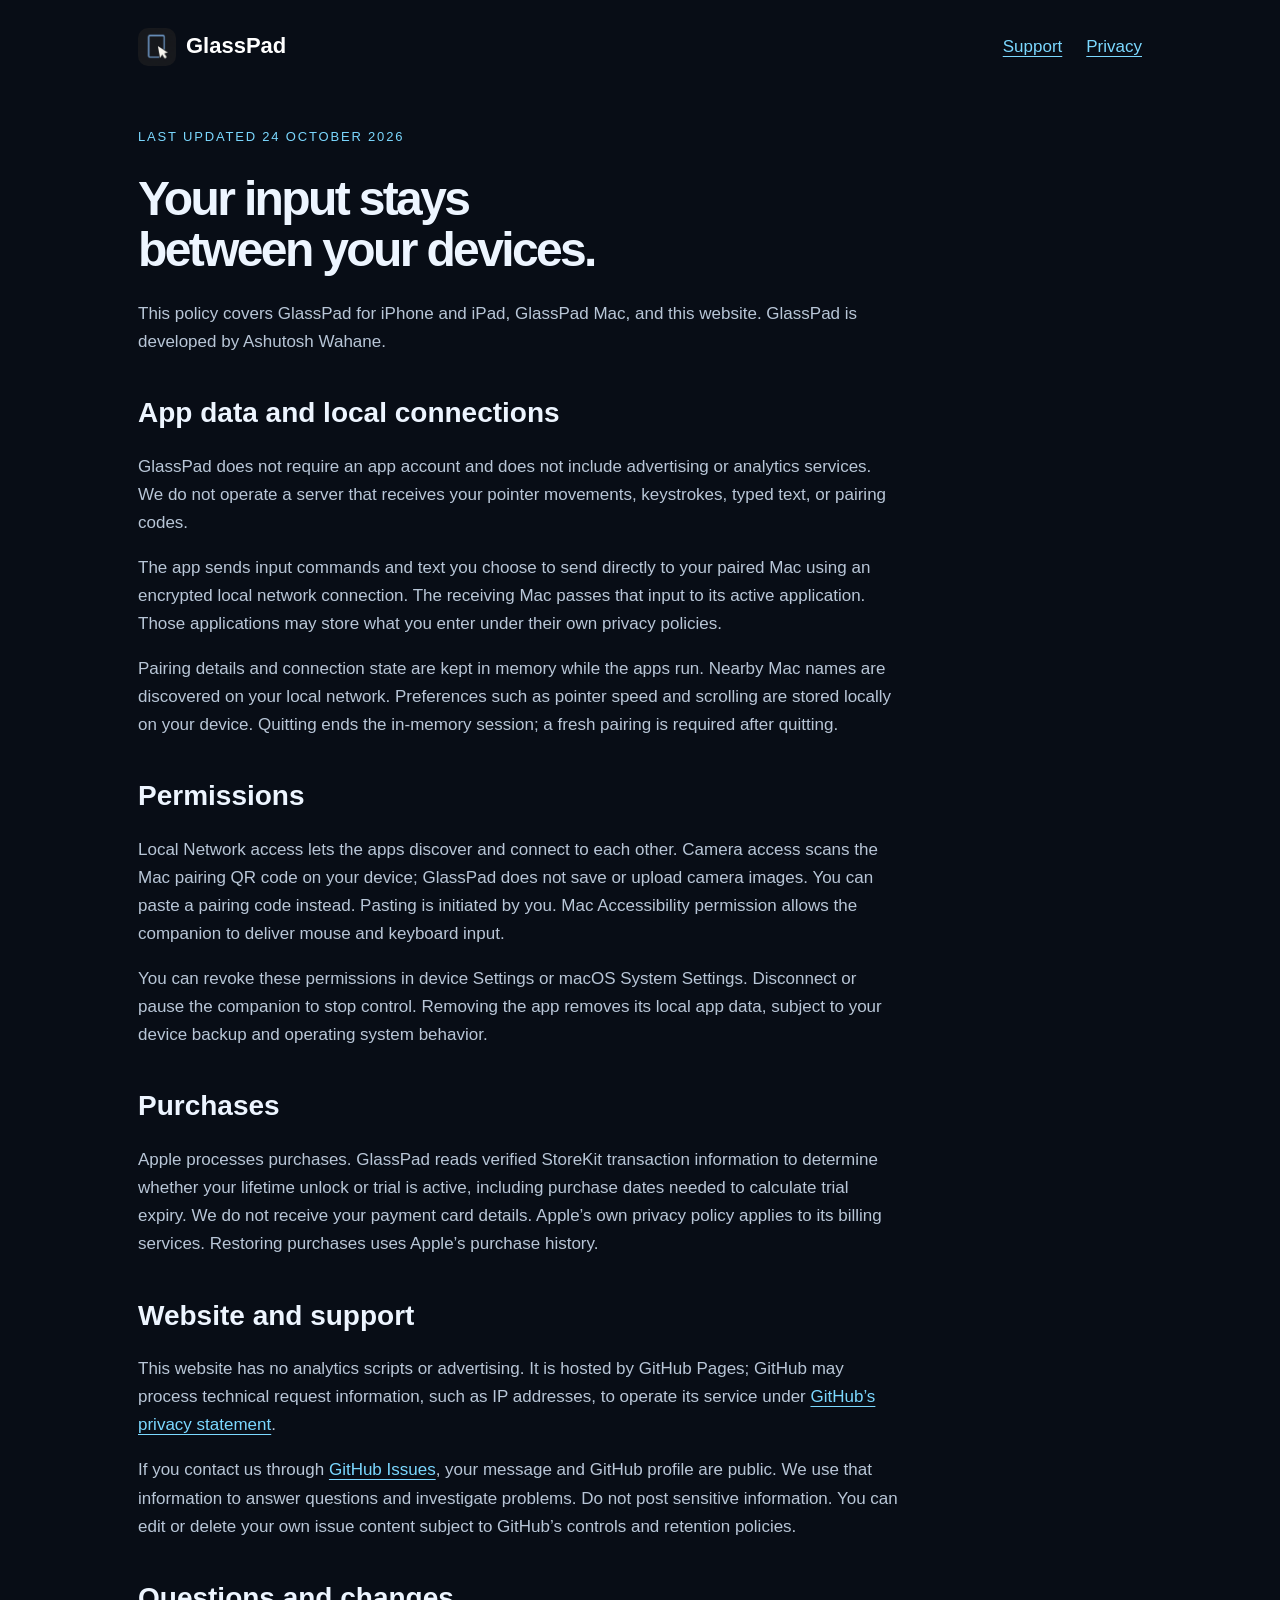
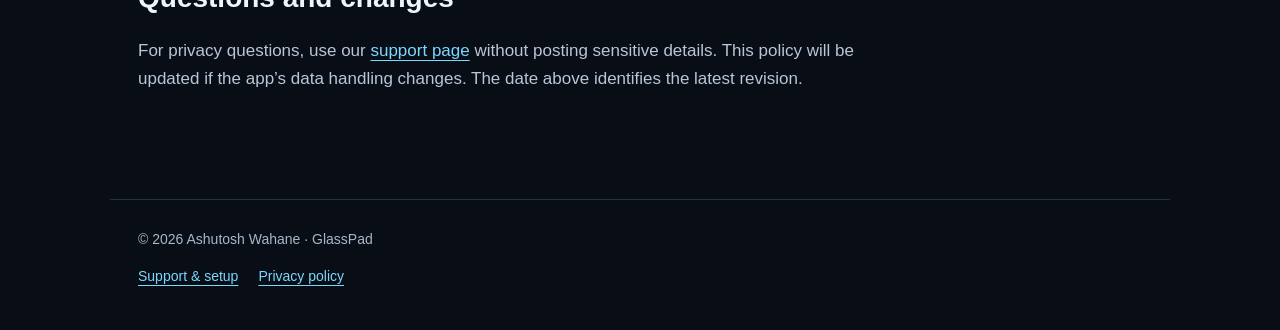
==== privacy.html @ 96351693 "Publish GlassPad landing, support and privacy pages" ====
<!doctype html><html lang="en"><head><meta charset="utf-8"><meta name="viewport" content="width=device-width,initial-scale=1"><meta name="description" content="GlassPad turns your iPhone or iPad into a trackpad and keyboard for your Mac."><title>Privacy policy — GlassPad</title><link rel="icon" href="icon.png"><link rel="stylesheet" href="style.css"></head><body><header><nav aria-label="Main"><a class="brand" href="./"><img src="icon.png" alt="">GlassPad</a><a href="support.html">Support</a><a href="privacy.html">Privacy</a></nav></header><main><article class="prose"><span class="eyebrow">Last updated 24 October 2026</span><h1>Your input stays<br>between your devices.</h1><p>This policy covers GlassPad for iPhone and iPad, GlassPad Mac, and this website. GlassPad is developed by Ashutosh Wahane.</p><h2>App data and local connections</h2><p>GlassPad does not require an app account and does not include advertising or analytics services. We do not operate a server that receives your pointer movements, keystrokes, typed text, or pairing codes.</p><p>The app sends input commands and text you choose to send directly to your paired Mac using an encrypted local network connection. The receiving Mac passes that input to its active application. Those applications may store what you enter under their own privacy policies.</p><p>Pairing details and connection state are kept in memory while the apps run. Nearby Mac names are discovered on your local network. Preferences such as pointer speed and scrolling are stored locally on your device. Quitting ends the in-memory session; a fresh pairing is required after quitting.</p><h2>Permissions</h2><p>Local Network access lets the apps discover and connect to each other. Camera access scans the Mac pairing QR code on your device; GlassPad does not save or upload camera images. You can paste a pairing code instead. Pasting is initiated by you. Mac Accessibility permission allows the companion to deliver mouse and keyboard input.</p><p>You can revoke these permissions in device Settings or macOS System Settings. Disconnect or pause the companion to stop control. Removing the app removes its local app data, subject to your device backup and operating system behavior.</p><h2>Purchases</h2><p>Apple processes purchases. GlassPad reads verified StoreKit transaction information to determine whether your lifetime unlock or trial is active, including purchase dates needed to calculate trial expiry. We do not receive your payment card details. Apple’s own privacy policy applies to its billing services. Restoring purchases uses Apple’s purchase history.</p><h2>Website and support</h2><p>This website has no analytics scripts or advertising. It is hosted by GitHub Pages; GitHub may process technical request information, such as IP addresses, to operate its service under <a href="https://docs.github.com/en/site-policy/privacy-policies/github-general-privacy-statement">GitHub’s privacy statement</a>.</p><p>If you contact us through <a href="https://github.com/Ashutoshwahane/glasspad-site/issues">GitHub Issues</a>, your message and GitHub profile are public. We use that information to answer questions and investigate problems. Do not post sensitive information. You can edit or delete your own issue content subject to GitHub’s controls and retention policies.</p><h2>Questions and changes</h2><p>For privacy questions, use our <a href="support.html">support page</a> without posting sensitive details. This policy will be updated if the app’s data handling changes. The date above identifies the latest revision.</p></article></main><footer>© 2026 Ashutosh Wahane · GlassPad<p><a href="support.html">Support &amp; setup</a><a href="privacy.html">Privacy policy</a></p></footer></body></html>
---- style.css ----
*{box-sizing:border-box}body{margin:0;background:#080d16;color:#edf5ff;font:17px/1.65 -apple-system,BlinkMacSystemFont,"Segoe UI",sans-serif}a{color:#7bd8ff;text-underline-offset:4px}header,main,footer{max-width:1060px;margin:auto;padding:28px}nav{display:flex;align-items:center;gap:24px}nav .brand{margin-right:auto;color:#fff;text-decoration:none;font-size:22px;font-weight:700}nav img{width:38px;height:38px;border-radius:10px;vertical-align:middle;margin-right:10px}.hero{padding:70px 0 60px;max-width:800px}.eyebrow{color:#7bd8ff;font-size:13px;letter-spacing:.14em;text-transform:uppercase}h1{font-size:clamp(40px,7vw,76px);line-height:1.06;letter-spacing:-.055em;margin:24px 0}h2{font-size:28px;line-height:1.2;margin-top:40px}p{color:#b8c6d7}strong{color:#edf5ff}.lead{font-size:22px;max-width:640px}.button{display:inline-block;background:#8bdcff;color:#07111c;padding:12px 22px;border-radius:14px;text-decoration:none;font-weight:700;margin:10px 10px 10px 0}.cards{display:grid;grid-template-columns:repeat(3,1fr);gap:18px}.card{background:#111c2b;border:1px solid #203247;border-radius:22px;padding:26px}.card h2{font-size:22px;margin-top:0}.prose{max-width:760px}.prose h1{font-size:48px}.notice{border-left:3px solid #7bd8ff;padding:12px 20px;background:#111c2b}footer{font-size:14px;border-top:1px solid #203247;margin-top:60px;color:#a7b7c9}footer a{margin-right:20px}@media(max-width:700px){.cards{grid-template-columns:1fr}header,main,footer{padding:22px}nav{gap:16px;font-size:14px}.hero{padding-top:36px}.prose h1{font-size:38px}}
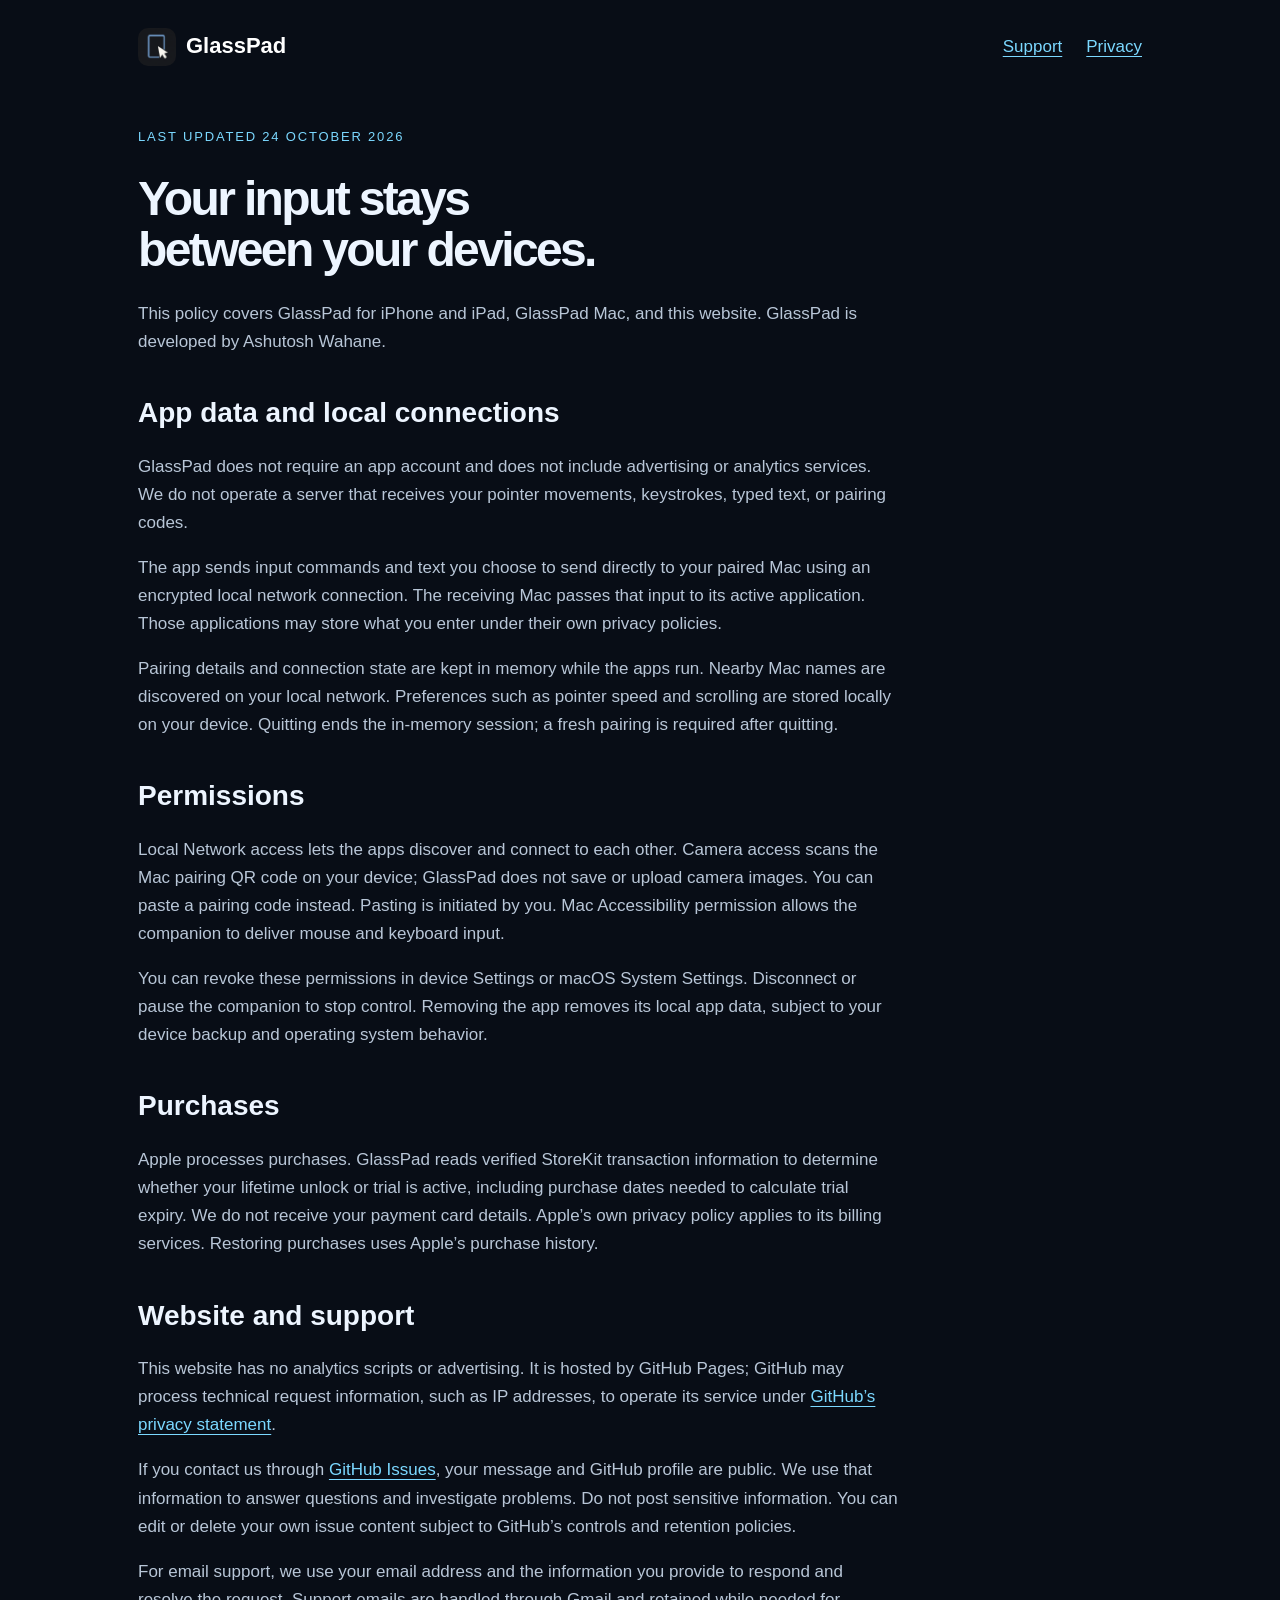
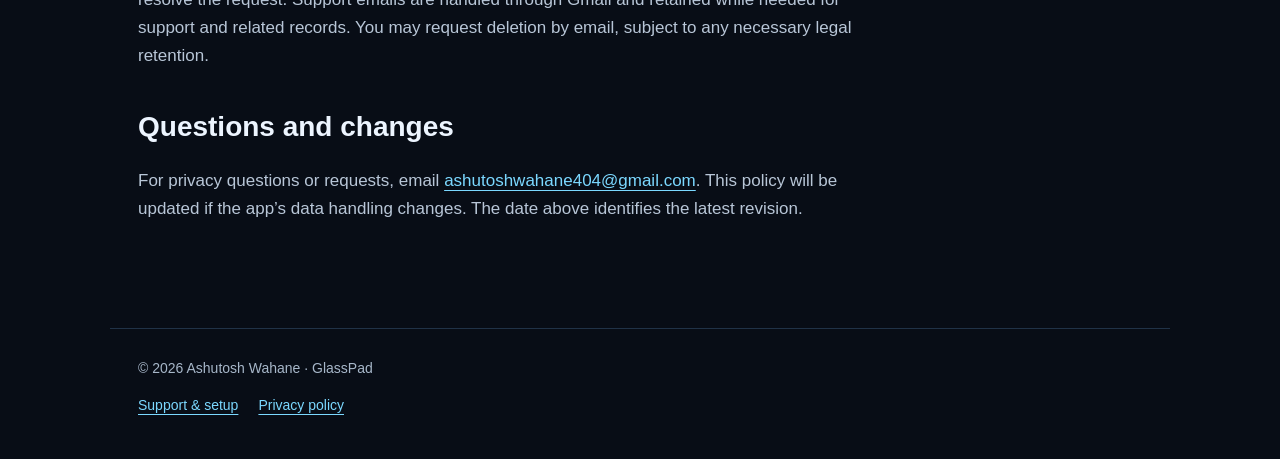
==== commit 126ff669: "Add customer support email" ====
--- a/privacy.html
+++ b/privacy.html
@@ -1 +1 @@
-<!doctype html><html lang="en"><head><meta charset="utf-8"><meta name="viewport" content="width=device-width,initial-scale=1"><meta name="description" content="GlassPad turns your iPhone or iPad into a trackpad and keyboard for your Mac."><title>Privacy policy — GlassPad</title><link rel="icon" href="icon.png"><link rel="stylesheet" href="style.css"></head><body><header><nav aria-label="Main"><a class="brand" href="./"><img src="icon.png" alt="">GlassPad</a><a href="support.html">Support</a><a href="privacy.html">Privacy</a></nav></header><main><article class="prose"><span class="eyebrow">Last updated 24 October 2026</span><h1>Your input stays<br>between your devices.</h1><p>This policy covers GlassPad for iPhone and iPad, GlassPad Mac, and this website. GlassPad is developed by Ashutosh Wahane.</p><h2>App data and local connections</h2><p>GlassPad does not require an app account and does not include advertising or analytics services. We do not operate a server that receives your pointer movements, keystrokes, typed text, or pairing codes.</p><p>The app sends input commands and text you choose to send directly to your paired Mac using an encrypted local network connection. The receiving Mac passes that input to its active application. Those applications may store what you enter under their own privacy policies.</p><p>Pairing details and connection state are kept in memory while the apps run. Nearby Mac names are discovered on your local network. Preferences such as pointer speed and scrolling are stored locally on your device. Quitting ends the in-memory session; a fresh pairing is required after quitting.</p><h2>Permissions</h2><p>Local Network access lets the apps discover and connect to each other. Camera access scans the Mac pairing QR code on your device; GlassPad does not save or upload camera images. You can paste a pairing code instead. Pasting is initiated by you. Mac Accessibility permission allows the companion to deliver mouse and keyboard input.</p><p>You can revoke these permissions in device Settings or macOS System Settings. Disconnect or pause the companion to stop control. Removing the app removes its local app data, subject to your device backup and operating system behavior.</p><h2>Purchases</h2><p>Apple processes purchases. GlassPad reads verified StoreKit transaction information to determine whether your lifetime unlock or trial is active, including purchase dates needed to calculate trial expiry. We do not receive your payment card details. Apple’s own privacy policy applies to its billing services. Restoring purchases uses Apple’s purchase history.</p><h2>Website and support</h2><p>This website has no analytics scripts or advertising. It is hosted by GitHub Pages; GitHub may process technical request information, such as IP addresses, to operate its service under <a href="https://docs.github.com/en/site-policy/privacy-policies/github-general-privacy-statement">GitHub’s privacy statement</a>.</p><p>If you contact us through <a href="https://github.com/Ashutoshwahane/glasspad-site/issues">GitHub Issues</a>, your message and GitHub profile are public. We use that information to answer questions and investigate problems. Do not post sensitive information. You can edit or delete your own issue content subject to GitHub’s controls and retention policies.</p><h2>Questions and changes</h2><p>For privacy questions, use our <a href="support.html">support page</a> without posting sensitive details. This policy will be updated if the app’s data handling changes. The date above identifies the latest revision.</p></article></main><footer>© 2026 Ashutosh Wahane · GlassPad<p><a href="support.html">Support &amp; setup</a><a href="privacy.html">Privacy policy</a></p></footer></body></html>+<!doctype html><html lang="en"><head><meta charset="utf-8"><meta name="viewport" content="width=device-width,initial-scale=1"><meta name="description" content="GlassPad turns your iPhone or iPad into a trackpad and keyboard for your Mac."><title>Privacy policy — GlassPad</title><link rel="icon" href="icon.png"><link rel="stylesheet" href="style.css"></head><body><header><nav aria-label="Main"><a class="brand" href="./"><img src="icon.png" alt="">GlassPad</a><a href="support.html">Support</a><a href="privacy.html">Privacy</a></nav></header><main><article class="prose"><span class="eyebrow">Last updated 24 October 2026</span><h1>Your input stays<br>between your devices.</h1><p>This policy covers GlassPad for iPhone and iPad, GlassPad Mac, and this website. GlassPad is developed by Ashutosh Wahane.</p><h2>App data and local connections</h2><p>GlassPad does not require an app account and does not include advertising or analytics services. We do not operate a server that receives your pointer movements, keystrokes, typed text, or pairing codes.</p><p>The app sends input commands and text you choose to send directly to your paired Mac using an encrypted local network connection. The receiving Mac passes that input to its active application. Those applications may store what you enter under their own privacy policies.</p><p>Pairing details and connection state are kept in memory while the apps run. Nearby Mac names are discovered on your local network. Preferences such as pointer speed and scrolling are stored locally on your device. Quitting ends the in-memory session; a fresh pairing is required after quitting.</p><h2>Permissions</h2><p>Local Network access lets the apps discover and connect to each other. Camera access scans the Mac pairing QR code on your device; GlassPad does not save or upload camera images. You can paste a pairing code instead. Pasting is initiated by you. Mac Accessibility permission allows the companion to deliver mouse and keyboard input.</p><p>You can revoke these permissions in device Settings or macOS System Settings. Disconnect or pause the companion to stop control. Removing the app removes its local app data, subject to your device backup and operating system behavior.</p><h2>Purchases</h2><p>Apple processes purchases. GlassPad reads verified StoreKit transaction information to determine whether your lifetime unlock or trial is active, including purchase dates needed to calculate trial expiry. We do not receive your payment card details. Apple’s own privacy policy applies to its billing services. Restoring purchases uses Apple’s purchase history.</p><h2>Website and support</h2><p>This website has no analytics scripts or advertising. It is hosted by GitHub Pages; GitHub may process technical request information, such as IP addresses, to operate its service under <a href="https://docs.github.com/en/site-policy/privacy-policies/github-general-privacy-statement">GitHub’s privacy statement</a>.</p><p>If you contact us through <a href="https://github.com/Ashutoshwahane/glasspad-site/issues">GitHub Issues</a>, your message and GitHub profile are public. We use that information to answer questions and investigate problems. Do not post sensitive information. You can edit or delete your own issue content subject to GitHub’s controls and retention policies.</p><p>For email support, we use your email address and the information you provide to respond and resolve the request. Support emails are handled through Gmail and retained while needed for support and related records. You may request deletion by email, subject to any necessary legal retention.</p><h2>Questions and changes</h2><p>For privacy questions or requests, email <a href="mailto:ashutoshwahane404@gmail.com">ashutoshwahane404@gmail.com</a>. This policy will be updated if the app’s data handling changes. The date above identifies the latest revision.</p></article></main><footer>© 2026 Ashutosh Wahane · GlassPad<p><a href="support.html">Support &amp; setup</a><a href="privacy.html">Privacy policy</a></p></footer></body></html>
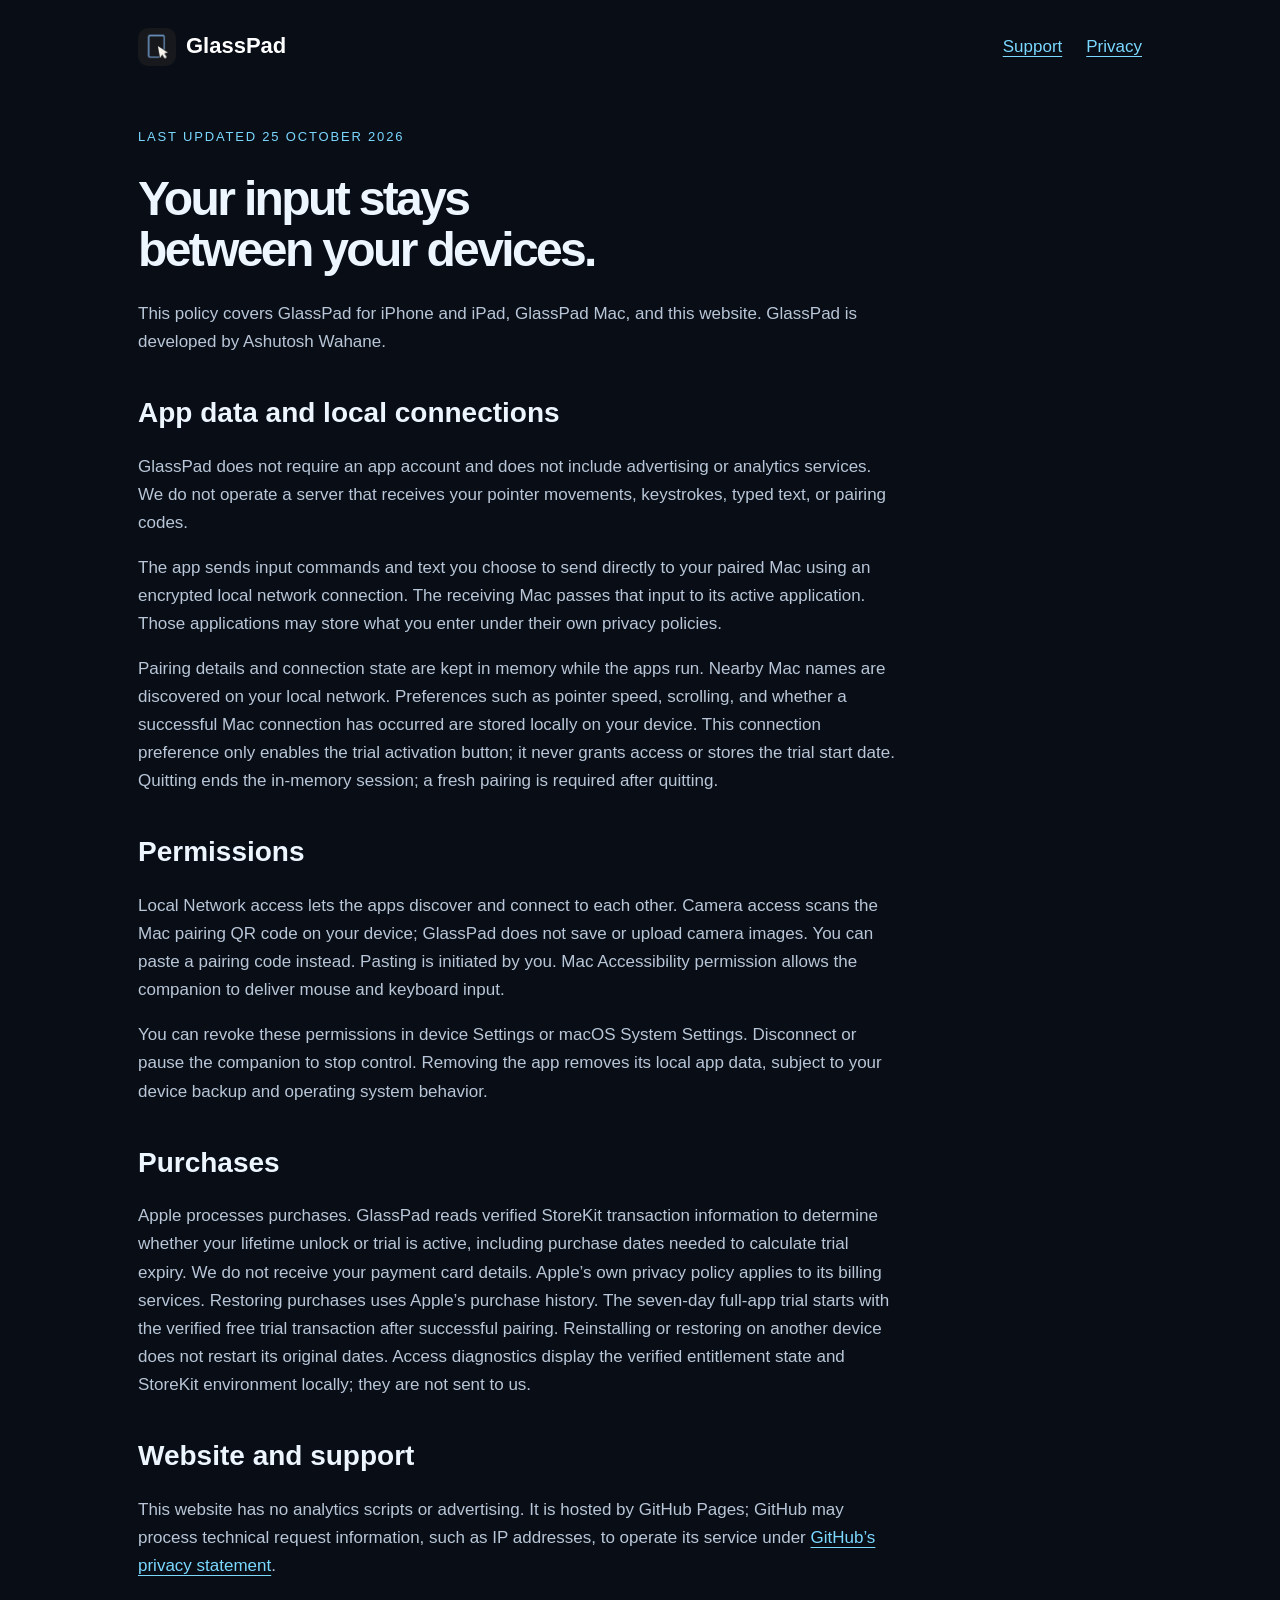
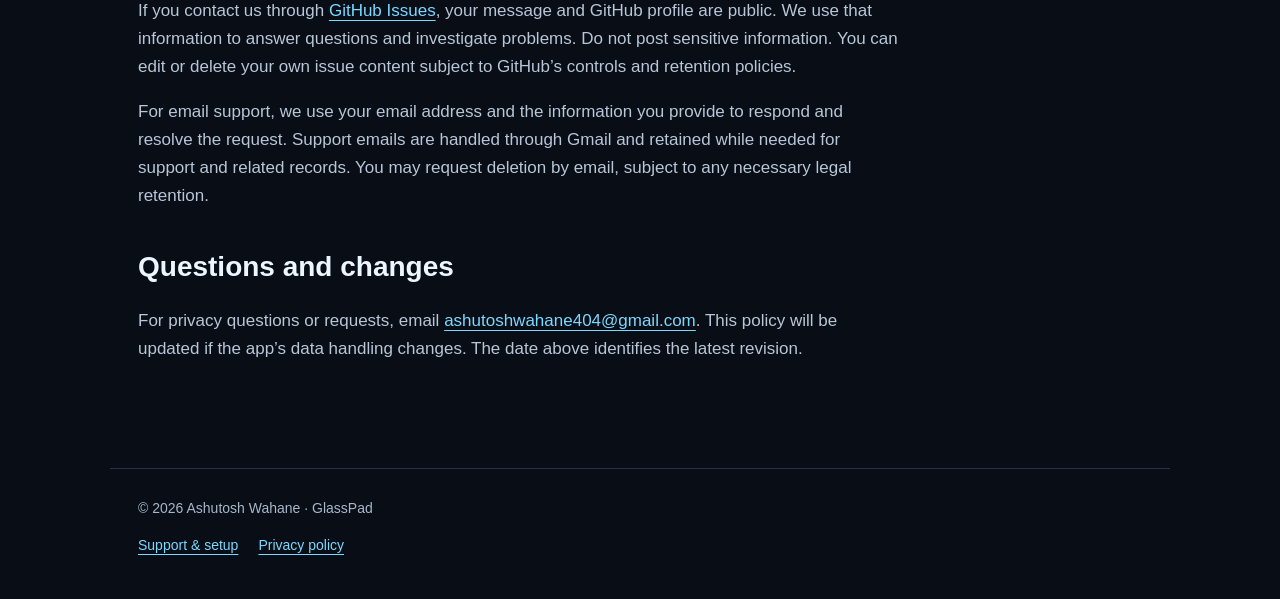
==== commit 52185f39: "Clarify approved local eligibility and trial restoration disclosures" ====
--- a/privacy.html
+++ b/privacy.html
@@ -1 +1 @@
-<!doctype html><html lang="en"><head><meta charset="utf-8"><meta name="viewport" content="width=device-width,initial-scale=1"><meta name="description" content="GlassPad turns your iPhone or iPad into a trackpad and keyboard for your Mac."><title>Privacy policy — GlassPad</title><link rel="icon" href="icon.png"><link rel="stylesheet" href="style.css"></head><body><header><nav aria-label="Main"><a class="brand" href="./"><img src="icon.png" alt="">GlassPad</a><a href="support.html">Support</a><a href="privacy.html">Privacy</a></nav></header><main><article class="prose"><span class="eyebrow">Last updated 24 October 2026</span><h1>Your input stays<br>between your devices.</h1><p>This policy covers GlassPad for iPhone and iPad, GlassPad Mac, and this website. GlassPad is developed by Ashutosh Wahane.</p><h2>App data and local connections</h2><p>GlassPad does not require an app account and does not include advertising or analytics services. We do not operate a server that receives your pointer movements, keystrokes, typed text, or pairing codes.</p><p>The app sends input commands and text you choose to send directly to your paired Mac using an encrypted local network connection. The receiving Mac passes that input to its active application. Those applications may store what you enter under their own privacy policies.</p><p>Pairing details and connection state are kept in memory while the apps run. Nearby Mac names are discovered on your local network. Preferences such as pointer speed and scrolling are stored locally on your device. Quitting ends the in-memory session; a fresh pairing is required after quitting.</p><h2>Permissions</h2><p>Local Network access lets the apps discover and connect to each other. Camera access scans the Mac pairing QR code on your device; GlassPad does not save or upload camera images. You can paste a pairing code instead. Pasting is initiated by you. Mac Accessibility permission allows the companion to deliver mouse and keyboard input.</p><p>You can revoke these permissions in device Settings or macOS System Settings. Disconnect or pause the companion to stop control. Removing the app removes its local app data, subject to your device backup and operating system behavior.</p><h2>Purchases</h2><p>Apple processes purchases. GlassPad reads verified StoreKit transaction information to determine whether your lifetime unlock or trial is active, including purchase dates needed to calculate trial expiry. We do not receive your payment card details. Apple’s own privacy policy applies to its billing services. Restoring purchases uses Apple’s purchase history.</p><h2>Website and support</h2><p>This website has no analytics scripts or advertising. It is hosted by GitHub Pages; GitHub may process technical request information, such as IP addresses, to operate its service under <a href="https://docs.github.com/en/site-policy/privacy-policies/github-general-privacy-statement">GitHub’s privacy statement</a>.</p><p>If you contact us through <a href="https://github.com/Ashutoshwahane/glasspad-site/issues">GitHub Issues</a>, your message and GitHub profile are public. We use that information to answer questions and investigate problems. Do not post sensitive information. You can edit or delete your own issue content subject to GitHub’s controls and retention policies.</p><p>For email support, we use your email address and the information you provide to respond and resolve the request. Support emails are handled through Gmail and retained while needed for support and related records. You may request deletion by email, subject to any necessary legal retention.</p><h2>Questions and changes</h2><p>For privacy questions or requests, email <a href="mailto:ashutoshwahane404@gmail.com">ashutoshwahane404@gmail.com</a>. This policy will be updated if the app’s data handling changes. The date above identifies the latest revision.</p></article></main><footer>© 2026 Ashutosh Wahane · GlassPad<p><a href="support.html">Support &amp; setup</a><a href="privacy.html">Privacy policy</a></p></footer></body></html>+<!doctype html><html lang="en"><head><meta charset="utf-8"><meta name="viewport" content="width=device-width,initial-scale=1"><meta name="description" content="GlassPad turns your iPhone or iPad into a trackpad and keyboard for your Mac."><title>Privacy policy — GlassPad</title><link rel="icon" href="icon.png"><link rel="stylesheet" href="style.css"></head><body><header><nav aria-label="Main"><a class="brand" href="./"><img src="icon.png" alt="">GlassPad</a><a href="support.html">Support</a><a href="privacy.html">Privacy</a></nav></header><main><article class="prose"><span class="eyebrow">Last updated 25 October 2026</span><h1>Your input stays<br>between your devices.</h1><p>This policy covers GlassPad for iPhone and iPad, GlassPad Mac, and this website. GlassPad is developed by Ashutosh Wahane.</p><h2>App data and local connections</h2><p>GlassPad does not require an app account and does not include advertising or analytics services. We do not operate a server that receives your pointer movements, keystrokes, typed text, or pairing codes.</p><p>The app sends input commands and text you choose to send directly to your paired Mac using an encrypted local network connection. The receiving Mac passes that input to its active application. Those applications may store what you enter under their own privacy policies.</p><p>Pairing details and connection state are kept in memory while the apps run. Nearby Mac names are discovered on your local network. Preferences such as pointer speed, scrolling, and whether a successful Mac connection has occurred are stored locally on your device. This connection preference only enables the trial activation button; it never grants access or stores the trial start date. Quitting ends the in-memory session; a fresh pairing is required after quitting.</p><h2>Permissions</h2><p>Local Network access lets the apps discover and connect to each other. Camera access scans the Mac pairing QR code on your device; GlassPad does not save or upload camera images. You can paste a pairing code instead. Pasting is initiated by you. Mac Accessibility permission allows the companion to deliver mouse and keyboard input.</p><p>You can revoke these permissions in device Settings or macOS System Settings. Disconnect or pause the companion to stop control. Removing the app removes its local app data, subject to your device backup and operating system behavior.</p><h2>Purchases</h2><p>Apple processes purchases. GlassPad reads verified StoreKit transaction information to determine whether your lifetime unlock or trial is active, including purchase dates needed to calculate trial expiry. We do not receive your payment card details. Apple’s own privacy policy applies to its billing services. Restoring purchases uses Apple’s purchase history. The seven-day full-app trial starts with the verified free trial transaction after successful pairing. Reinstalling or restoring on another device does not restart its original dates. Access diagnostics display the verified entitlement state and StoreKit environment locally; they are not sent to us.</p><h2>Website and support</h2><p>This website has no analytics scripts or advertising. It is hosted by GitHub Pages; GitHub may process technical request information, such as IP addresses, to operate its service under <a href="https://docs.github.com/en/site-policy/privacy-policies/github-general-privacy-statement">GitHub’s privacy statement</a>.</p><p>If you contact us through <a href="https://github.com/Ashutoshwahane/glasspad-site/issues">GitHub Issues</a>, your message and GitHub profile are public. We use that information to answer questions and investigate problems. Do not post sensitive information. You can edit or delete your own issue content subject to GitHub’s controls and retention policies.</p><p>For email support, we use your email address and the information you provide to respond and resolve the request. Support emails are handled through Gmail and retained while needed for support and related records. You may request deletion by email, subject to any necessary legal retention.</p><h2>Questions and changes</h2><p>For privacy questions or requests, email <a href="mailto:ashutoshwahane404@gmail.com">ashutoshwahane404@gmail.com</a>. This policy will be updated if the app’s data handling changes. The date above identifies the latest revision.</p></article></main><footer>© 2026 Ashutosh Wahane · GlassPad<p><a href="support.html">Support &amp; setup</a><a href="privacy.html">Privacy policy</a></p></footer></body></html>
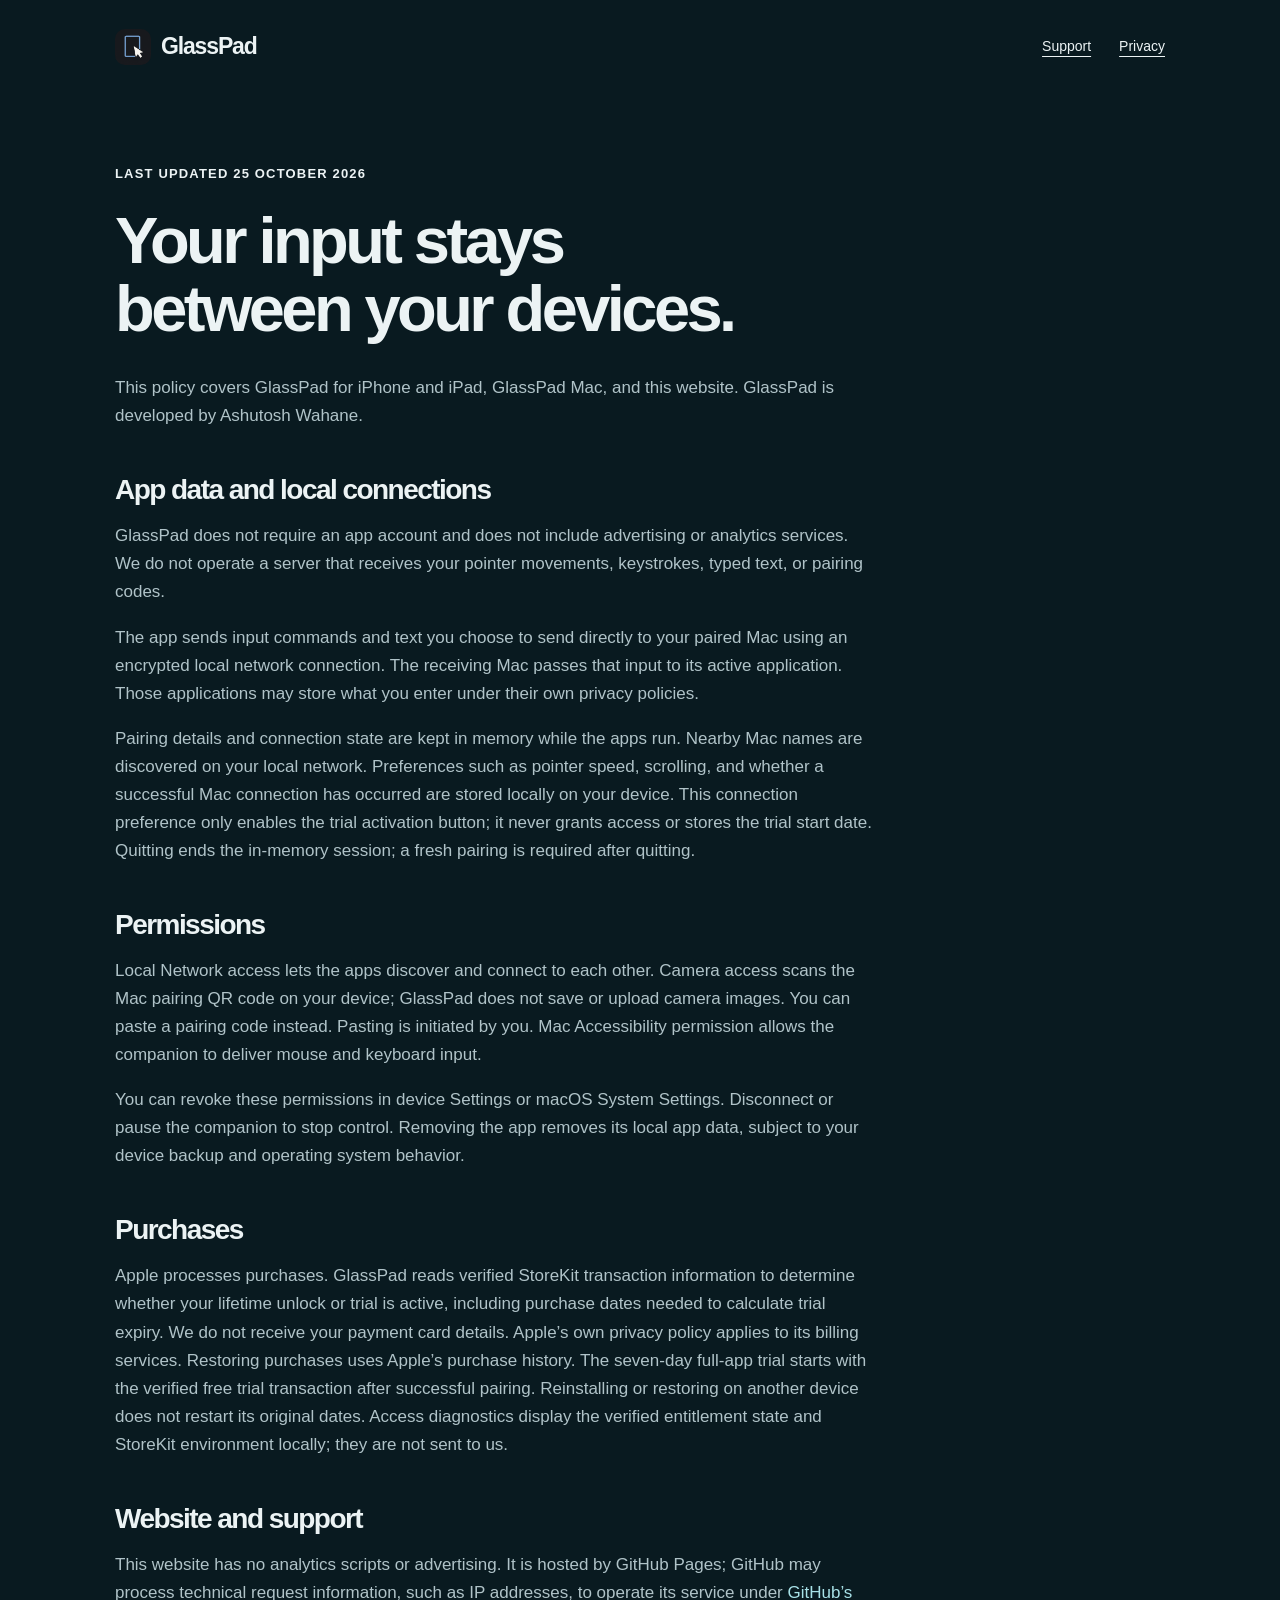
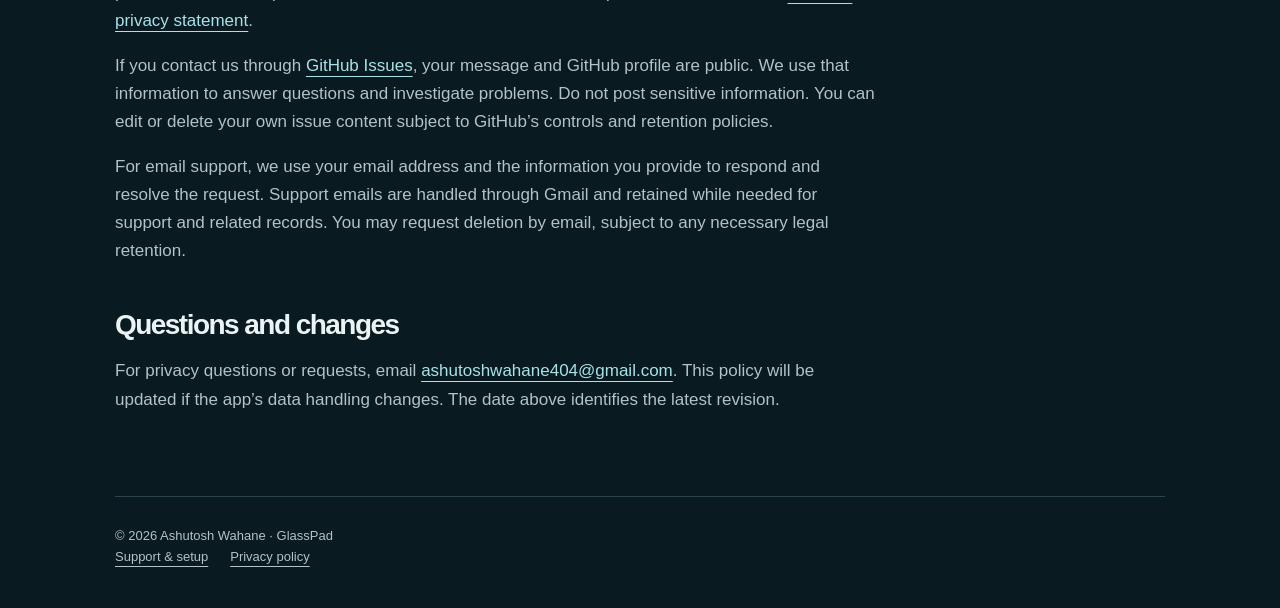
==== commit 6e050b9d: "Refresh GlassPad website with product previews and interactive themes" ====
--- a/privacy.html
+++ b/privacy.html
@@ -1 +1 @@
-<!doctype html><html lang="en"><head><meta charset="utf-8"><meta name="viewport" content="width=device-width,initial-scale=1"><meta name="description" content="GlassPad turns your iPhone or iPad into a trackpad and keyboard for your Mac."><title>Privacy policy — GlassPad</title><link rel="icon" href="icon.png"><link rel="stylesheet" href="style.css"></head><body><header><nav aria-label="Main"><a class="brand" href="./"><img src="icon.png" alt="">GlassPad</a><a href="support.html">Support</a><a href="privacy.html">Privacy</a></nav></header><main><article class="prose"><span class="eyebrow">Last updated 25 October 2026</span><h1>Your input stays<br>between your devices.</h1><p>This policy covers GlassPad for iPhone and iPad, GlassPad Mac, and this website. GlassPad is developed by Ashutosh Wahane.</p><h2>App data and local connections</h2><p>GlassPad does not require an app account and does not include advertising or analytics services. We do not operate a server that receives your pointer movements, keystrokes, typed text, or pairing codes.</p><p>The app sends input commands and text you choose to send directly to your paired Mac using an encrypted local network connection. The receiving Mac passes that input to its active application. Those applications may store what you enter under their own privacy policies.</p><p>Pairing details and connection state are kept in memory while the apps run. Nearby Mac names are discovered on your local network. Preferences such as pointer speed, scrolling, and whether a successful Mac connection has occurred are stored locally on your device. This connection preference only enables the trial activation button; it never grants access or stores the trial start date. Quitting ends the in-memory session; a fresh pairing is required after quitting.</p><h2>Permissions</h2><p>Local Network access lets the apps discover and connect to each other. Camera access scans the Mac pairing QR code on your device; GlassPad does not save or upload camera images. You can paste a pairing code instead. Pasting is initiated by you. Mac Accessibility permission allows the companion to deliver mouse and keyboard input.</p><p>You can revoke these permissions in device Settings or macOS System Settings. Disconnect or pause the companion to stop control. Removing the app removes its local app data, subject to your device backup and operating system behavior.</p><h2>Purchases</h2><p>Apple processes purchases. GlassPad reads verified StoreKit transaction information to determine whether your lifetime unlock or trial is active, including purchase dates needed to calculate trial expiry. We do not receive your payment card details. Apple’s own privacy policy applies to its billing services. Restoring purchases uses Apple’s purchase history. The seven-day full-app trial starts with the verified free trial transaction after successful pairing. Reinstalling or restoring on another device does not restart its original dates. Access diagnostics display the verified entitlement state and StoreKit environment locally; they are not sent to us.</p><h2>Website and support</h2><p>This website has no analytics scripts or advertising. It is hosted by GitHub Pages; GitHub may process technical request information, such as IP addresses, to operate its service under <a href="https://docs.github.com/en/site-policy/privacy-policies/github-general-privacy-statement">GitHub’s privacy statement</a>.</p><p>If you contact us through <a href="https://github.com/Ashutoshwahane/glasspad-site/issues">GitHub Issues</a>, your message and GitHub profile are public. We use that information to answer questions and investigate problems. Do not post sensitive information. You can edit or delete your own issue content subject to GitHub’s controls and retention policies.</p><p>For email support, we use your email address and the information you provide to respond and resolve the request. Support emails are handled through Gmail and retained while needed for support and related records. You may request deletion by email, subject to any necessary legal retention.</p><h2>Questions and changes</h2><p>For privacy questions or requests, email <a href="mailto:ashutoshwahane404@gmail.com">ashutoshwahane404@gmail.com</a>. This policy will be updated if the app’s data handling changes. The date above identifies the latest revision.</p></article></main><footer>© 2026 Ashutosh Wahane · GlassPad<p><a href="support.html">Support &amp; setup</a><a href="privacy.html">Privacy policy</a></p></footer></body></html>+<!doctype html><html lang="en"><head><meta charset="utf-8"><meta name="viewport" content="width=device-width,initial-scale=1"><meta name="description" content="GlassPad turns your iPhone or iPad into a trackpad and keyboard for your Mac."><title>Privacy policy — GlassPad</title><link rel="icon" href="assets/brand.png"><link rel="stylesheet" href="style.css"></head><body><header><nav aria-label="Main"><a class="brand" href="./"><img src="assets/brand.png" alt="">GlassPad</a><a href="support.html">Support</a><a href="privacy.html">Privacy</a></nav></header><main><article class="prose"><span class="eyebrow">Last updated 25 October 2026</span><h1>Your input stays<br>between your devices.</h1><p>This policy covers GlassPad for iPhone and iPad, GlassPad Mac, and this website. GlassPad is developed by Ashutosh Wahane.</p><h2>App data and local connections</h2><p>GlassPad does not require an app account and does not include advertising or analytics services. We do not operate a server that receives your pointer movements, keystrokes, typed text, or pairing codes.</p><p>The app sends input commands and text you choose to send directly to your paired Mac using an encrypted local network connection. The receiving Mac passes that input to its active application. Those applications may store what you enter under their own privacy policies.</p><p>Pairing details and connection state are kept in memory while the apps run. Nearby Mac names are discovered on your local network. Preferences such as pointer speed, scrolling, and whether a successful Mac connection has occurred are stored locally on your device. This connection preference only enables the trial activation button; it never grants access or stores the trial start date. Quitting ends the in-memory session; a fresh pairing is required after quitting.</p><h2>Permissions</h2><p>Local Network access lets the apps discover and connect to each other. Camera access scans the Mac pairing QR code on your device; GlassPad does not save or upload camera images. You can paste a pairing code instead. Pasting is initiated by you. Mac Accessibility permission allows the companion to deliver mouse and keyboard input.</p><p>You can revoke these permissions in device Settings or macOS System Settings. Disconnect or pause the companion to stop control. Removing the app removes its local app data, subject to your device backup and operating system behavior.</p><h2>Purchases</h2><p>Apple processes purchases. GlassPad reads verified StoreKit transaction information to determine whether your lifetime unlock or trial is active, including purchase dates needed to calculate trial expiry. We do not receive your payment card details. Apple’s own privacy policy applies to its billing services. Restoring purchases uses Apple’s purchase history. The seven-day full-app trial starts with the verified free trial transaction after successful pairing. Reinstalling or restoring on another device does not restart its original dates. Access diagnostics display the verified entitlement state and StoreKit environment locally; they are not sent to us.</p><h2>Website and support</h2><p>This website has no analytics scripts or advertising. It is hosted by GitHub Pages; GitHub may process technical request information, such as IP addresses, to operate its service under <a href="https://docs.github.com/en/site-policy/privacy-policies/github-general-privacy-statement">GitHub’s privacy statement</a>.</p><p>If you contact us through <a href="https://github.com/Ashutoshwahane/glasspad-site/issues">GitHub Issues</a>, your message and GitHub profile are public. We use that information to answer questions and investigate problems. Do not post sensitive information. You can edit or delete your own issue content subject to GitHub’s controls and retention policies.</p><p>For email support, we use your email address and the information you provide to respond and resolve the request. Support emails are handled through Gmail and retained while needed for support and related records. You may request deletion by email, subject to any necessary legal retention.</p><h2>Questions and changes</h2><p>For privacy questions or requests, email <a href="mailto:ashutoshwahane404@gmail.com">ashutoshwahane404@gmail.com</a>. This policy will be updated if the app’s data handling changes. The date above identifies the latest revision.</p></article></main><footer>© 2026 Ashutosh Wahane · GlassPad<p><a href="support.html">Support &amp; setup</a><a href="privacy.html">Privacy policy</a></p></footer></body></html>
--- a/style.css
+++ b/style.css
@@ -1 +1,26 @@
-*{box-sizing:border-box}body{margin:0;background:#080d16;color:#edf5ff;font:17px/1.65 -apple-system,BlinkMacSystemFont,"Segoe UI",sans-serif}a{color:#7bd8ff;text-underline-offset:4px}header,main,footer{max-width:1060px;margin:auto;padding:28px}nav{display:flex;align-items:center;gap:24px}nav .brand{margin-right:auto;color:#fff;text-decoration:none;font-size:22px;font-weight:700}nav img{width:38px;height:38px;border-radius:10px;vertical-align:middle;margin-right:10px}.hero{padding:70px 0 60px;max-width:800px}.eyebrow{color:#7bd8ff;font-size:13px;letter-spacing:.14em;text-transform:uppercase}h1{font-size:clamp(40px,7vw,76px);line-height:1.06;letter-spacing:-.055em;margin:24px 0}h2{font-size:28px;line-height:1.2;margin-top:40px}p{color:#b8c6d7}strong{color:#edf5ff}.lead{font-size:22px;max-width:640px}.button{display:inline-block;background:#8bdcff;color:#07111c;padding:12px 22px;border-radius:14px;text-decoration:none;font-weight:700;margin:10px 10px 10px 0}.cards{display:grid;grid-template-columns:repeat(3,1fr);gap:18px}.card{background:#111c2b;border:1px solid #203247;border-radius:22px;padding:26px}.card h2{font-size:22px;margin-top:0}.prose{max-width:760px}.prose h1{font-size:48px}.notice{border-left:3px solid #7bd8ff;padding:12px 20px;background:#111c2b}footer{font-size:14px;border-top:1px solid #203247;margin-top:60px;color:#a7b7c9}footer a{margin-right:20px}@media(max-width:700px){.cards{grid-template-columns:1fr}header,main,footer{padding:22px}nav{gap:16px;font-size:14px}.hero{padding-top:36px}.prose h1{font-size:38px}}+:root{color-scheme:dark;--bg:#091a20;--surface:#12282e;--text:#ecf3f4;--muted:#b0c3c8;--accent:#a8e2e8;--ice:#c9e9ee;--ink:#13343c;--line:#2c454c;--radius:28px;--ease:cubic-bezier(.2,.65,.3,1)}
+*{box-sizing:border-box}html{scroll-behavior:smooth;scroll-padding-top:28px}body{margin:0;background:var(--bg);color:var(--text);font:17px/1.65 -apple-system,BlinkMacSystemFont,"Segoe UI",Arial,sans-serif;-webkit-font-smoothing:antialiased}button,a{-webkit-tap-highlight-color:transparent}a{color:inherit;text-underline-offset:5px}button{font:inherit}button,a,summary{touch-action:manipulation}img{display:block;max-width:100%;height:auto}svg{display:block;width:100%;height:100%}button{cursor:pointer}a:focus-visible,button:focus-visible,summary:focus-visible{outline:3px solid #40a1b5;outline-offset:6px}::selection{background:#a8e2e8;color:#13343c}p{margin:0 0 1em}h1,h2,h3{font-weight:750;letter-spacing:-.055em;line-height:1.04;margin:0;text-wrap:balance}h2{font-size:clamp(44px,5.2vw,76px)}h3{font-size:clamp(30px,3vw,43px)}.wrap{width:min(1240px,calc(100% - 96px));margin-inline:auto}.section{padding-block:112px}.eyebrow{font-size:13px;font-weight:650;letter-spacing:.09em;text-transform:uppercase;line-height:1.5;margin-bottom:22px}.accent{color:var(--accent)}.button{display:inline-flex;align-items:center;justify-content:center;gap:24px;min-height:56px;padding:14px 25px;border-radius:100px;font-size:15px;font-weight:650;line-height:1.4;text-decoration:none;white-space:nowrap;transition:transform .2s var(--ease),background .2s}.button:hover{transform:translateY(-3px)}.button:active{transform:translateY(0) scale(.98)}.button-dark{background:var(--ink);color:#f1fafb;box-shadow:0 4px 8px #13343c0d,inset 0 1px #ffffff17}.button-dark:hover{background:#214b55}.button-small{min-height:46px;padding:11px 20px;font-size:14px}.text-link{display:inline-flex;align-items:center;gap:18px;min-height:48px;font-size:15px;font-weight:600;text-decoration:none}.text-link span{transition:transform .2s}.text-link:hover span{transform:translate(3px,-2px)}.text-link:hover{text-decoration:underline}.brand{display:inline-flex;align-items:center;gap:10px;font-size:23px;font-weight:750;letter-spacing:-.05em;text-decoration:none}.brand img{border-radius:10px;width:36px;height:36px}.skip-link{position:fixed;top:12px;left:20px;padding:12px 20px;background:white;color:#13343c;z-index:10;transform:translateY(-160%);border-radius:8px}.skip-link:focus{transform:translateY(0)}
+.hero-shell{color:var(--ink);background:radial-gradient(ellipse at 80% 25%,#edf9fa 0,transparent 49%),linear-gradient(145deg,#d9f0f2,#a7d5e0);overflow:clip;position:relative}.site-header{padding-top:25px}.site-header nav{display:flex;align-items:center;gap:32px;position:relative;z-index:3}.site-header .brand{margin-right:auto}.nav-links{display:flex;gap:32px;margin-right:12px}.nav-links a{font-size:14px;font-weight:600;text-decoration:none;padding-block:12px}.nav-links a:hover{text-decoration:underline}.hero{display:grid;grid-template-columns:1.05fr 1fr;align-items:center;min-height:694px;padding-block:48px 72px;position:relative}.hero-copy{position:relative;z-index:2}.hero h1{font-size:clamp(58px,6.5vw,92px);letter-spacing:-.055em;line-height:1.01;margin-bottom:28px;white-space:nowrap}.hero h1 span{color:#427785}.hero .eyebrow{font-size:12px;letter-spacing:.12em}.hero-description{font-size:19px;line-height:1.65;color:#375e68;margin-bottom:32px;max-width:460px}.hero-actions{display:flex;align-items:center;gap:25px}.hero-art{height:570px;position:relative;display:grid;place-items:center;perspective:1200px}.phone{position:relative;background:#111c20;border:5px solid #35444a;border-radius:42px;padding:6px;box-shadow:inset 0 0 0 1px #a5b5ba,0 32px 55px -22px #061d3c66;overflow:hidden}.phone img{border-radius:31px;width:100%;background:#14242b}.hero-phone{width:255px;transform:rotate(-10deg) rotateY(-12deg);z-index:2;box-shadow:inset 0 0 0 1px #bbd3d9,25px 36px 35px -15px #244b655e,4px 4px 0 #768b94;transition:transform .8s var(--ease)}.hero-art:hover .hero-phone{transform:rotate(-6deg) rotateY(-6deg) translateY(-6px)}.phone-speaker{position:absolute;top:15px;left:50%;transform:translateX(-50%);width:65px;height:17px;border-radius:30px;background:#080d10;box-shadow:0 0 0 1px #ffffff06}.glass-orbit{position:absolute;width:490px;height:375px;border:1px solid #f1ffffbd;border-radius:50%;transform:rotate(-32deg);box-shadow:inset 0 9px 9px #ffffff5c,inset 0 -14px 22px #3e849d22,0 18px 24px #3e849d15;background:linear-gradient(160deg,#ffffff25,transparent 40%,#ffffff16)}.orbit-back{left:-5px;top:76px}.orbit-front{width:495px;height:210px;left:-10px;top:317px;transform:rotate(-27deg);opacity:.7;z-index:1}.floating-key{position:absolute;z-index:3;display:grid;place-items:center;width:91px;height:91px;border-radius:24px;background:linear-gradient(140deg,#f8ffffe8,#cde8edf2);border:1px solid #ffffffbd;color:#345c68;box-shadow:0 18px 22px -8px #315b753b,inset 0 -5px 0 #9fcbdc66;font-size:49px;line-height:1}.key-command{top:55px;right:5px;transform:rotate(12deg)}.key-pointer{bottom:72px;left:8px;transform:rotate(-13deg)}.key-pointer svg{width:62px;height:62px;fill:#345c68}.availability{background:#102b34;border-bottom:1px solid #28444e;color:#c6dce2}.availability>.wrap{display:flex;justify-content:space-between;gap:25px;padding-block:20px;font-size:12px;font-weight:550;letter-spacing:.02em}.availability p{margin:0}.availability span{opacity:.45;padding-inline:13px}
+.intro{padding-bottom:80px;text-align:center}.intro h2{font-size:clamp(46px,5.7vw,80px)}.section-lead{max-width:590px;margin:28px auto 36px;color:var(--muted);font-size:18px}.feature-links{display:flex;justify-content:center;gap:36px;flex-wrap:wrap}.feature-links a{font-size:13px;font-weight:550;text-decoration:none;padding-block:8px;display:flex;gap:14px;align-items:center}.feature-links a:hover{text-decoration:underline}.feature-links span{color:var(--accent)}
+.showcase{display:grid;grid-template-columns:1.12fr 1fr;gap:100px;align-items:center;padding-top:24px}.showcase-stage{height:620px;border-radius:var(--radius);position:relative;overflow:hidden;background:#a7cbd0;display:flex;justify-content:center;align-items:flex-end;transition:background .4s}.stage-word{position:absolute;top:36px;left:36px;font-size:76px;font-weight:800;letter-spacing:-.055em;line-height:.93;color:#31565f;opacity:.4}.showcase-phone{width:260px;transform:rotate(9deg) translate(55px,50px);box-shadow:12px 25px 30px #1c394544;transition:transform .45s var(--ease)}.showcase-stage:hover .showcase-phone{transform:rotate(6deg) translate(50px,40px)}.showcase-stage[data-theme="classic"]{background:#dedbd2}.showcase-stage[data-theme="retro"]{background:#b0c6b1}.image-note{position:absolute;bottom:22px;left:26px;font-size:11px;color:#173d46;writing-mode:vertical-rl;transform:rotate(180deg);margin:0;letter-spacing:.04em}.showcase-copy>p:not(.eyebrow){max-width:410px;color:var(--muted);font-size:17px}.showcase-copy h2{margin-bottom:28px}.showcase-copy .eyebrow{color:var(--accent)}.theme-picker{display:flex;gap:8px;margin-top:32px;flex-wrap:wrap}.theme-picker button{display:inline-flex;gap:8px;align-items:center;background:transparent;border:1px solid #48626a;color:var(--text);padding:11px 14px;border-radius:100px;font-size:13px;min-height:46px;transition:background .2s,border-color .2s}.theme-picker button:hover{background:#25414a}.theme-picker button[aria-pressed="true"]{border-color:var(--accent);background:#1c414a}.swatch{width:12px;height:12px;display:inline-block;border-radius:50%;border:1px solid #ffffff60}.swatch-modern{background:#7599a4}.swatch-classic{background:#f0e9db}.swatch-retro{background:#7da377}.showcase-copy .theme-caption{font-size:12px!important;margin-top:16px;min-height:40px}.showcase-copy .text-link{color:var(--accent)}
+.controls{padding-top:24px}.section-heading{margin-bottom:48px}.control-grid{display:grid;grid-template-columns:1fr 1fr;gap:24px}.control-card{border-radius:var(--radius);overflow:hidden;background:var(--surface)}.card-copy{padding:0 40px 40px}.card-copy .eyebrow{color:var(--accent);margin-bottom:14px;font-size:11px}.card-copy h3{margin-bottom:20px}.card-copy>p:last-child{color:var(--muted);max-width:390px;font-size:15px;margin:0}.gesture-art,.keyboard-art{height:280px;display:flex;align-items:center;justify-content:center;position:relative;overflow:hidden}.touch-surface{position:relative;width:67%;height:155px;transform:perspective(700px) rotateX(32deg) rotateZ(-10deg);border:1px solid #658a97;border-radius:24px;box-shadow:inset 0 0 50px #a8e2e80a,0 12px 0 #0b2129;background:radial-gradient(#b5e5f12b 1px,transparent 1px) 0 0/14px 14px,#1a333c}.touch-point{position:absolute;width:37px;height:37px;border-radius:50%;border:1px solid #b2dce5;background:#b2dce530;top:48px;left:49%;box-shadow:0 0 0 13px #b2dce509,0 0 0 26px #b2dce507}.touch-trail{position:absolute;left:26%;top:55px;width:30%;height:48px;border-bottom:2px dashed #a7d8e670;border-radius:50%;transform:rotate(-22deg)}.gesture-cursor{position:absolute;left:61%;top:61px;width:50px;height:50px;fill:#cfedf2;transform:rotate(10deg)}.keyboard-card{background:#182f36}.keyboard-art{gap:10px;transform:rotate(-10deg);padding:0 32px}.keycap{display:grid;place-items:center;width:75px;height:75px;flex:0 0 auto;background:linear-gradient(145deg,#426370,#253e49);border:1px solid #607f8a;border-radius:15px;color:#d7e9ed;font-size:32px;box-shadow:0 7px #10252e,0 15px 12px #06121855,inset 0 1px #b7d8e21a}.keycap-return{font-size:16px;width:113px;align-self:center;margin-top:70px}.control-card:hover .gesture-cursor{transform:translate(10px,-8px) rotate(10deg)}.gesture-cursor{transition:transform .4s var(--ease)}.control-card:hover .keycap:nth-child(2){transform:translateY(4px);box-shadow:0 3px #10252e,0 7px 7px #06121855}.keycap{transition:transform .2s,box-shadow .2s}
+.ipad-section{background:#c9e1e5;color:var(--ink);overflow:clip;padding-bottom:0}.ipad-layout{display:grid;grid-template-columns:.85fr 1.15fr;gap:95px;align-items:start}.ipad-copy{padding-top:35px;padding-bottom:80px}.ipad-copy h2{margin-bottom:28px}.ipad-copy>p:not(.eyebrow){max-width:350px;color:#375e68}.ipad-copy .small-note{font-size:12px;margin-top:28px}.tablet{border:7px solid #33454c;padding:8px;border-radius:31px;background:#14242b;transform:rotate(7deg) translateY(30px);margin-bottom:-150px;box-shadow:15px 25px 40px #173d4655;max-width:470px}.tablet img{border-radius:17px}
+.setup{padding-top:120px}.setup-steps{display:grid;grid-template-columns:repeat(3,1fr);gap:60px;list-style:none;margin:0;padding:0}.step-number{display:grid;place-items:center;width:38px;height:38px;border:1px solid #526e77;border-radius:50%;color:var(--accent);font-size:14px;margin-bottom:25px}.setup-steps h3{font-size:26px;letter-spacing:-.035em;margin-bottom:16px}.setup-steps p{font-size:15px;color:var(--muted)}.privacy-note{display:flex;align-items:center;gap:25px;border-top:1px solid var(--line);margin-top:50px;padding-top:34px}.privacy-note svg{flex:0 0 27px;height:30px;color:var(--accent)}.privacy-note p{font-size:14px;margin:0;color:var(--muted);max-width:650px}.privacy-note strong{color:var(--text)}.privacy-note a{font-size:13px;white-space:nowrap;margin-left:auto;display:flex;align-items:center;gap:14px;min-height:44px}
+.download-section{background:#c9e9ee;color:var(--ink);position:relative}.download-section h2{font-size:clamp(46px,5.6vw,80px);max-width:850px}.download-grid{display:grid;grid-template-columns:1fr 1fr;gap:28px;margin-top:56px}.download-card{background:#e9f7f85c;border:1px solid #ffffff88;border-radius:var(--radius);padding:38px;display:flex;flex-direction:column;align-items:flex-start}.download-card h3{font-size:31px;margin-bottom:18px}.download-card>p:not(.requirements){max-width:410px;font-size:15px;color:#3f626c;min-height:75px;margin-bottom:25px}.platform-icon{width:47px;height:47px;margin-bottom:24px}.download-card .requirements{font-size:12px;line-height:1.7;color:#41616a;margin:22px 0 0}.availability-label{display:inline-flex;align-items:center;min-height:56px;padding:12px 22px;border:1px solid #7da6b2;border-radius:100px;color:#345963;font-size:14px;font-weight:600}.mac-download{background:#e9f7f8d9}.trial-note{max-width:850px;font-size:13px;line-height:1.8;color:#3f626c;margin:35px 0 0}.trial-note strong{color:var(--ink)}
+.faq{display:grid;grid-template-columns:.9fr 1.1fr;gap:90px}.faq h2{font-size:55px;margin-bottom:27px}.faq-list details{border-bottom:1px solid var(--line)}.faq-list summary{display:flex;justify-content:space-between;align-items:center;gap:30px;list-style:none;cursor:pointer;padding:25px 0;font-size:16px;font-weight:550}.faq-list summary::-webkit-details-marker{display:none}.faq-list summary>span{font-size:24px;color:var(--accent);font-weight:300}.faq-list details[open] summary>span{transform:rotate(45deg)}.faq-list details>p{font-size:14px;color:var(--muted);padding-right:30px;margin-bottom:26px}.faq-list a{color:var(--accent)}.site-footer{border-top:1px solid var(--line);padding:40px 0}.footer-top{display:flex;align-items:center;gap:40px}.footer-top p{color:var(--muted);font-size:14px;margin:0}.footer-top>.text-link{margin-left:auto}.footer-bottom{display:flex;align-items:center;justify-content:space-between;gap:24px;font-size:12px;color:var(--muted);margin-top:40px}.footer-bottom p{margin:0}.footer-bottom>div{display:flex;gap:25px}.footer-bottom a{padding-block:12px;text-decoration:none}.footer-bottom a:hover{text-decoration:underline}
+/* Existing support and privacy remain readable with the shared visual language. */
+body:not(.landing)>header,body:not(.landing)>main,body:not(.landing)>footer{width:min(1050px,calc(100% - 48px));margin-inline:auto;padding-block:28px}body:not(.landing) nav{display:flex;align-items:center;gap:28px}body:not(.landing) nav .brand{margin-right:auto}body:not(.landing) nav a:not(.brand){font-size:14px}body:not(.landing) main{padding-block:65px}.prose{max-width:760px}.prose h1{font-size:clamp(40px,6vw,65px);margin:20px 0 32px}.prose h2{font-size:28px;margin:45px 0 18px}.prose p,.prose li{color:var(--muted)}.prose a{color:var(--accent)}.prose .button{background:var(--accent);color:var(--ink);white-space:normal;text-align:center}.prose li{margin-bottom:15px}.prose strong{color:var(--text)}.notice{padding:18px 22px;border-left:3px solid var(--accent);background:var(--surface)}body:not(.landing)>footer{border-top:1px solid var(--line);font-size:13px;color:var(--muted)}body:not(.landing)>footer a{margin-right:22px}
+@media(min-width:1600px){.hero{min-height:760px}.hero-art{transform:scale(1.06)}}
+@media(max-width:1100px){.wrap{width:calc(100% - 64px)}.hero{grid-template-columns:1.1fr .9fr;min-height:630px;padding-block:35px 50px}.hero h1{font-size:clamp(55px,6.3vw,76px)}.hero-art{height:520px;transform:scale(.88);transform-origin:center}.hero-phone{width:245px}.hero-actions{gap:16px}.hero .text-link{font-size:13px}.showcase{gap:55px}.showcase-stage{height:570px}.showcase-phone{width:240px;transform:rotate(9deg) translate(35px,40px)}.stage-word{font-size:65px}.ipad-layout{gap:55px}.setup-steps{gap:35px}.faq{gap:45px}.keyboard-art{gap:8px;padding:0 15px}.keycap{width:60px;height:65px}.keycap-return{width:93px;font-size:14px}}
+@media(max-width:760px){.wrap{width:calc(100% - 40px)}.section{padding-block:72px}.site-header{padding-top:18px}.site-header nav{gap:20px}.brand{font-size:21px}.brand img{width:32px;height:32px;border-radius:8px}.nav-links{gap:18px;margin:0}.nav-links a{font-size:12px}.site-header .button-small{font-size:12px;gap:12px;min-height:42px;padding:10px 15px}.hero{grid-template-columns:1fr;padding-top:58px;padding-bottom:25px;text-align:center;min-height:0}.hero h1{font-size:clamp(52px,10vw,76px);white-space:normal}.hero .eyebrow{font-size:10px;letter-spacing:.1em;margin-bottom:22px}.hero-description{font-size:16px;margin:0 auto 25px;max-width:340px}.desktop-break{display:none}.hero-actions{justify-content:center;gap:20px}.hero .button{font-size:13px;min-height:50px;padding:12px 20px;gap:18px}.hero-art{height:530px;transform:none;margin-top:35px;max-width:480px;width:100%;margin-inline:auto}.hero-phone{width:220px}.glass-orbit{width:390px;left:calc(50% - 195px);height:310px;top:90px}.orbit-front{width:380px;left:calc(50% - 190px);height:170px;top:310px}.key-command{width:72px;height:72px;right:8%;top:35px;font-size:39px;border-radius:20px}.key-pointer{width:75px;height:75px;left:7%;bottom:65px;border-radius:20px}.key-pointer svg{width:53px;height:53px}.availability>.wrap{flex-direction:column;align-items:center;text-align:center;gap:3px;font-size:11px;padding-block:18px}.availability span{padding-inline:7px}.intro{padding-bottom:50px}.intro h2{font-size:47px}.section-lead{font-size:16px;max-width:470px;margin-top:24px}.feature-links{gap:8px 25px}.feature-links a{font-size:12px}.showcase{grid-template-columns:1fr;gap:38px;padding-top:15px}.showcase-stage{height:540px;max-width:520px;width:100%;margin:auto}.showcase-phone{width:240px;transform:rotate(9deg) translate(35px,60px)}.stage-word{font-size:74px;top:30px;left:30px}.showcase-copy{max-width:520px;width:100%;margin:auto}.showcase-copy h2{font-size:52px}.showcase-copy>p:not(.eyebrow){max-width:none;font-size:16px}.theme-picker{margin-top:27px}.theme-picker button{font-size:12px;padding:10px 14px}.showcase-copy .theme-caption{min-height:0;margin-bottom:8px}.controls{padding-top:20px}.section-heading{margin-bottom:32px}.controls h2{font-size:44px}.control-grid{grid-template-columns:1fr;gap:20px}.control-card{max-width:520px;width:100%;margin:auto}.card-copy{padding:0 30px 34px}.card-copy h3{font-size:36px}.gesture-art,.keyboard-art{height:250px}.keyboard-art{gap:12px}.keycap{width:68px;height:70px}.keycap-return{width:100px}.ipad-section{padding-bottom:0}.ipad-layout{grid-template-columns:1fr;gap:15px}.ipad-copy{padding:0;max-width:480px}.ipad-copy h2{font-size:54px}.ipad-copy>p:not(.eyebrow){max-width:none;font-size:16px}.ipad-copy .small-note{font-size:12px}.tablet{width:85%;max-width:390px;margin:20px auto -160px;transform:rotate(6deg) translateY(0);border-radius:25px;padding:6px;border-width:5px}.tablet img{border-radius:15px}.setup{padding-top:72px}.setup-steps{grid-template-columns:1fr;gap:28px;max-width:500px}.setup-steps li{display:grid;grid-template-columns:42px 1fr;gap:0 20px}.step-number{grid-row:1/3;margin:0;width:34px;height:34px}.setup-steps h3{font-size:25px;line-height:1.3;margin-bottom:9px}.setup-steps p{grid-column:2;font-size:14px;margin-bottom:0}.privacy-note{flex-wrap:wrap;gap:15px;padding-top:25px;margin-top:35px}.privacy-note p{flex:1;font-size:13px}.privacy-note a{margin-left:42px;font-size:12px}.download-section h2{font-size:47px}.download-grid{grid-template-columns:1fr;gap:20px;margin-top:36px}.download-card{padding:28px}.download-card>p:not(.requirements){min-height:0;max-width:none}.download-card h3{font-size:29px}.download-card .button{font-size:14px}.trial-note{font-size:12px;margin-top:26px}.faq{grid-template-columns:1fr;gap:25px}.faq h2{font-size:48px;margin-bottom:16px}.faq .eyebrow{margin-bottom:18px}.faq-list summary{font-size:15px;padding-block:23px}.footer-top{flex-wrap:wrap;gap:15px 25px}.footer-top p{order:3;width:100%;font-size:13px}.footer-top>.text-link{font-size:13px}.footer-bottom{align-items:flex-start;flex-direction:column;gap:12px;margin-top:28px}.footer-bottom>div{gap:25px}.site-footer{padding-block:30px}body:not(.landing) nav{gap:18px}body:not(.landing) nav .brand{font-size:20px}body:not(.landing)>main{padding-top:35px}}
+@media(max-width:390px){.nav-links a:first-child{display:none}.hero-actions{gap:14px}.hero .text-link{font-size:12px;gap:9px}.hero h1{font-size:50px}.hero-art{height:495px}.hero-phone{width:205px}.hero-description{font-size:15px}.showcase-stage{height:505px}.showcase-phone{width:223px}.stage-word{font-size:65px}.controls h2{font-size:40px}.keycap{width:55px;height:61px;font-size:26px}.keycap-return{width:85px;font-size:12px}.keyboard-art{gap:9px}.theme-picker{gap:6px}.theme-picker button{padding-inline:11px}.faq h2,.download-section h2{font-size:43px}}
+@media(prefers-reduced-motion:reduce){html{scroll-behavior:auto}*,*::before,*::after{transition:none!important;animation:none!important}.hero-art:hover .hero-phone{transform:rotate(-10deg) rotateY(-12deg)}.showcase-stage:hover .showcase-phone{transform:rotate(9deg) translate(55px,50px)}}
+@media(prefers-contrast:more){:root{--muted:#e0ebed;--line:#75949e}.hero-description,.ipad-copy>p:not(.eyebrow),.download-card>p:not(.requirements),.trial-note{color:#173d46}.button,button{outline:1px solid currentColor}}
+
+.header-shell{background:#d5edf0;color:var(--ink);padding-bottom:18px}.hero-shell{margin-top:0}
+
+/* One-time entrance motion; content remains visible without JavaScript. */
+@keyframes arrive{from{opacity:.35;translate:0 18px}to{opacity:1;translate:0 0}}
+.entered{animation:arrive .7s var(--ease) both}
+@media(prefers-reduced-motion:reduce){.showcase-stage:hover .showcase-phone{transform:none}.showcase-phone{transform:none;align-self:flex-end;margin-bottom:-35px}.hero-art:hover .hero-phone{transform:rotate(-10deg) rotateY(-12deg)}}
+@media(max-width:350px){.site-header nav{gap:12px}.site-header .nav-links{display:none}.hero-actions{gap:12px}.hero .text-link{gap:6px;font-size:11px}.hero .button{padding-inline:17px}.hero h1{font-size:45px}}
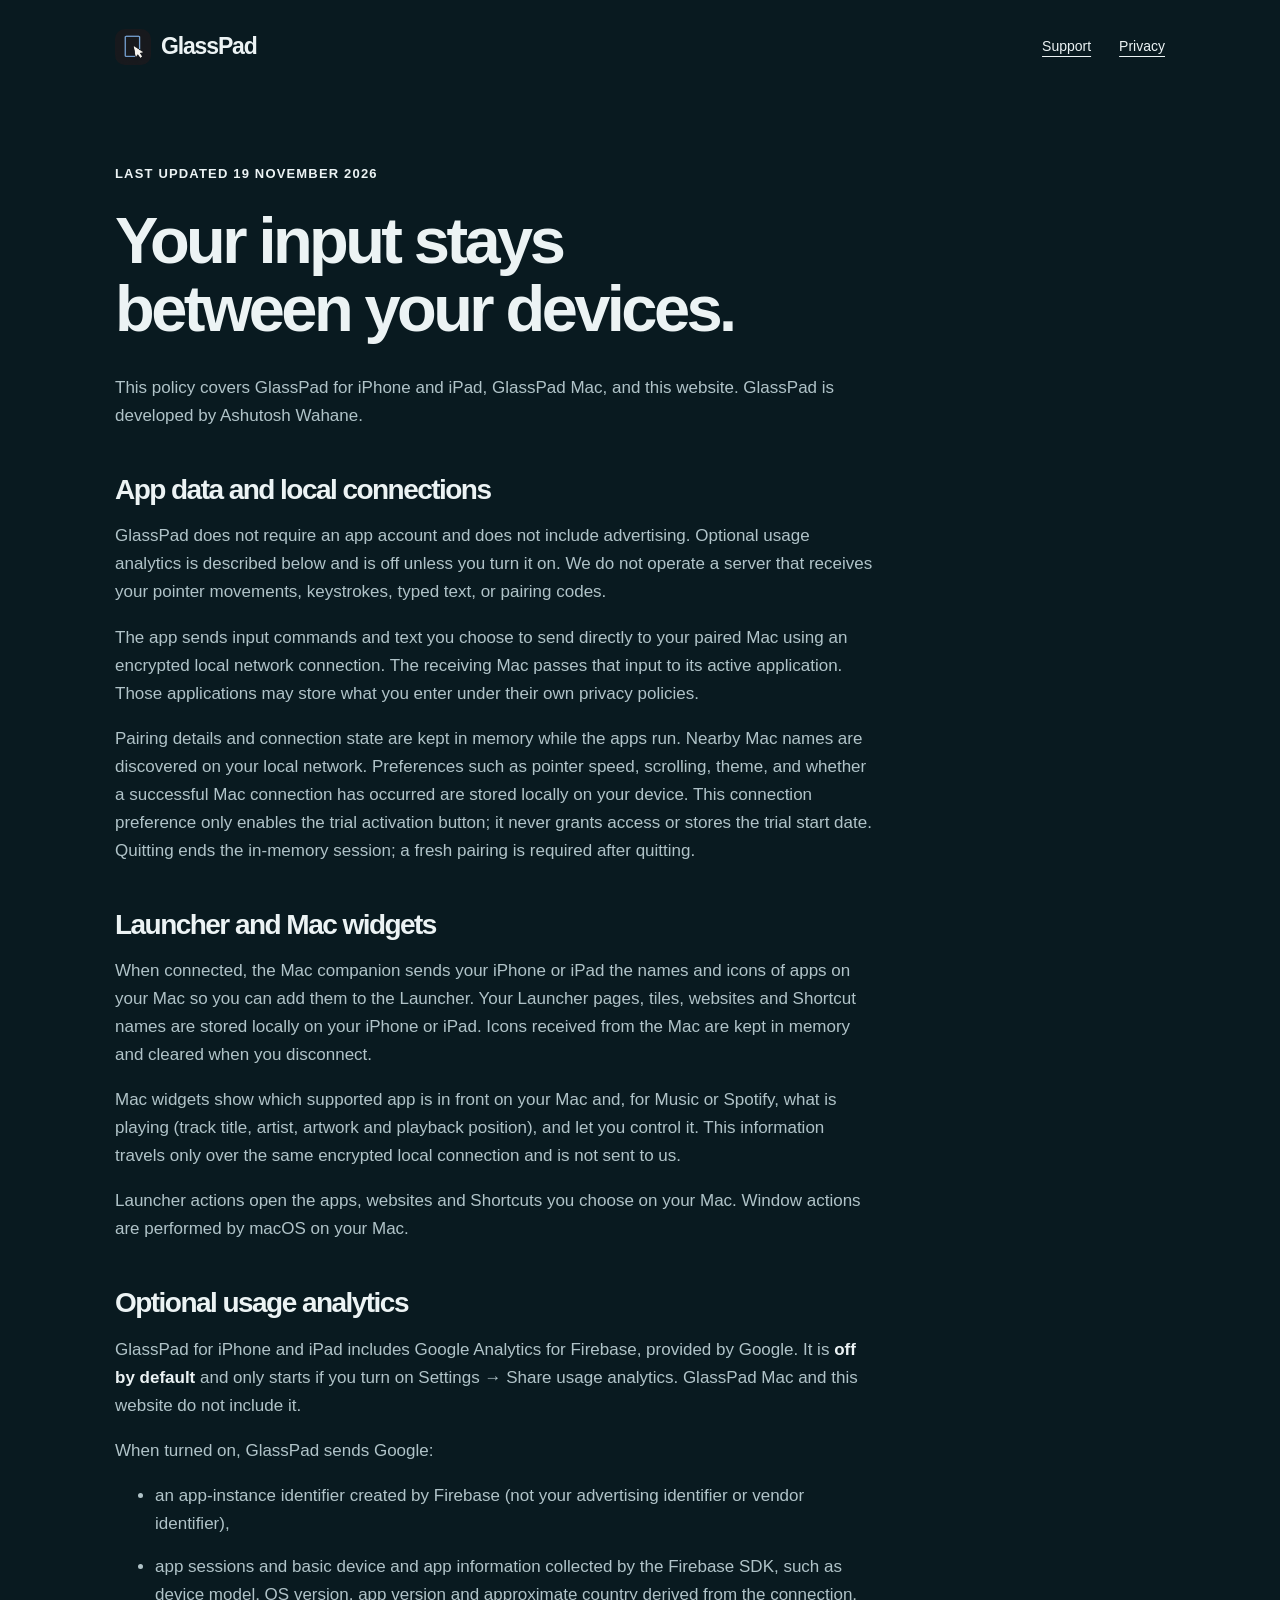
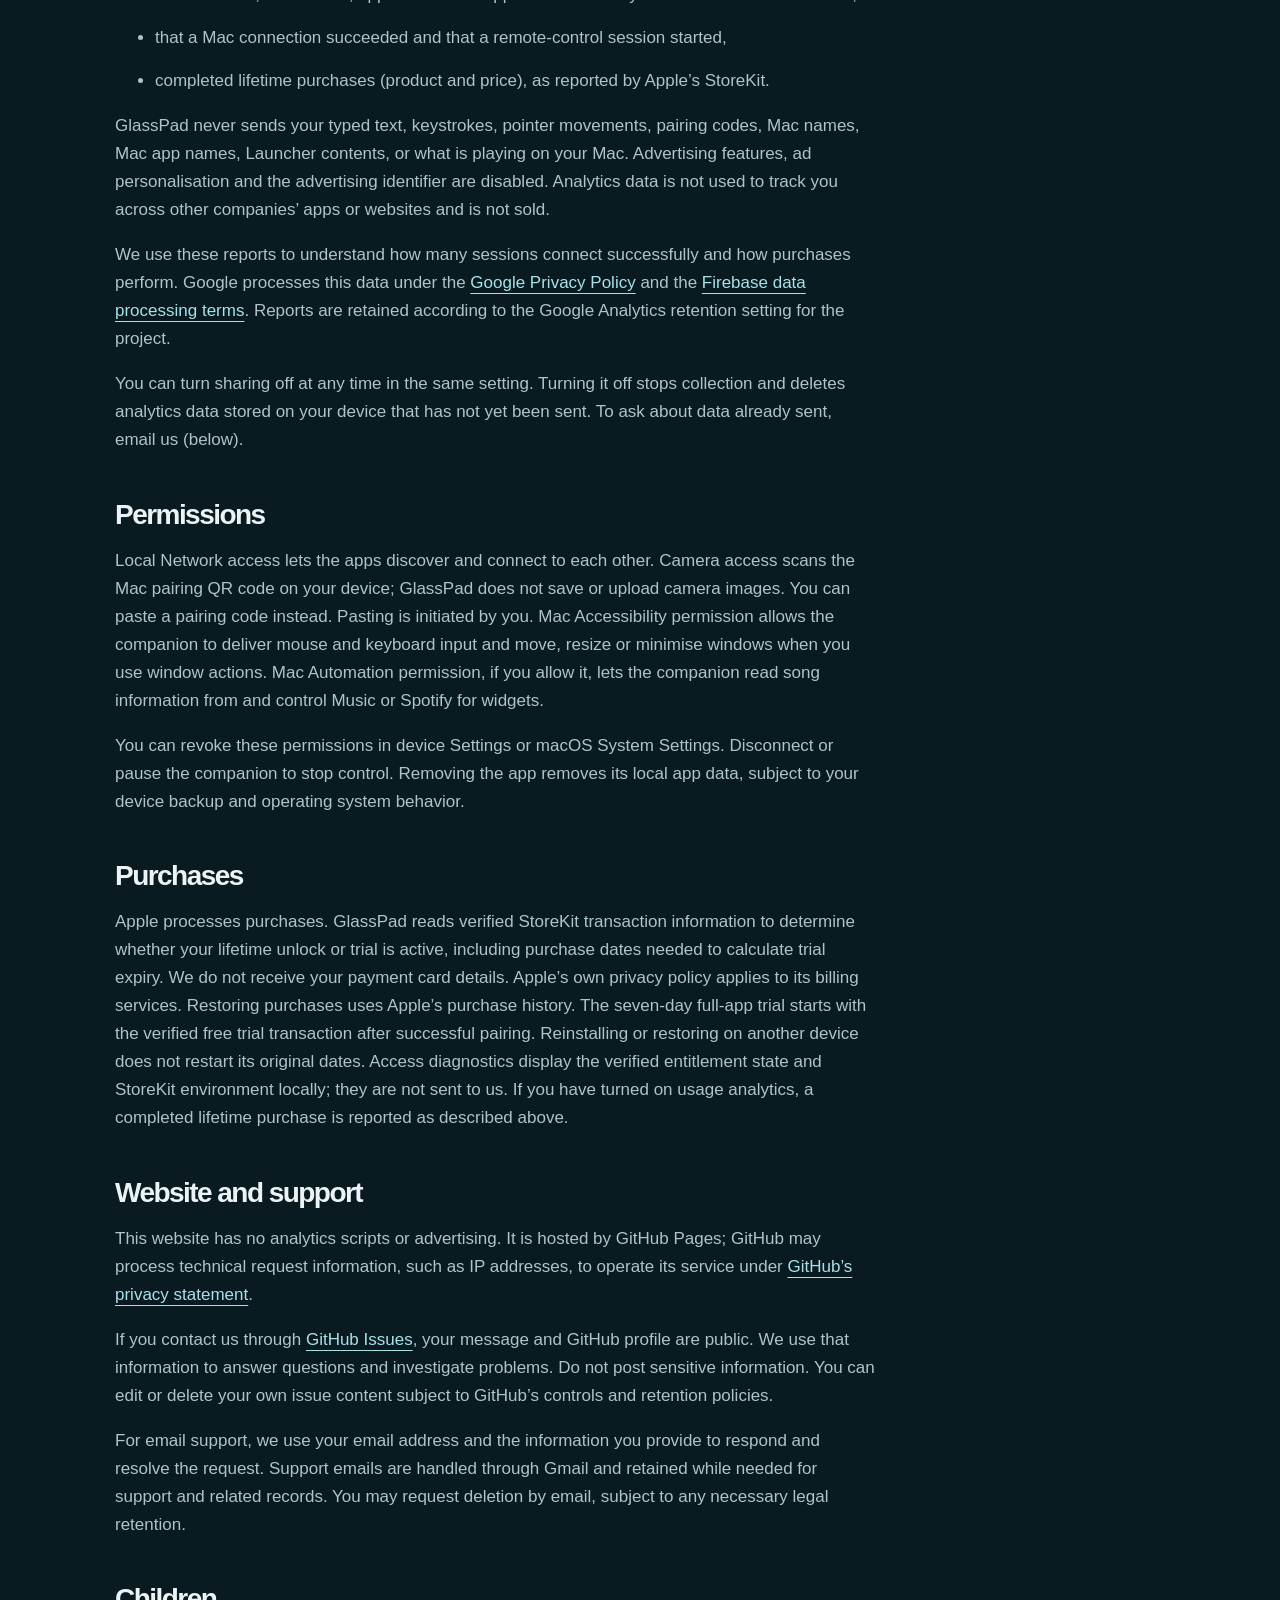
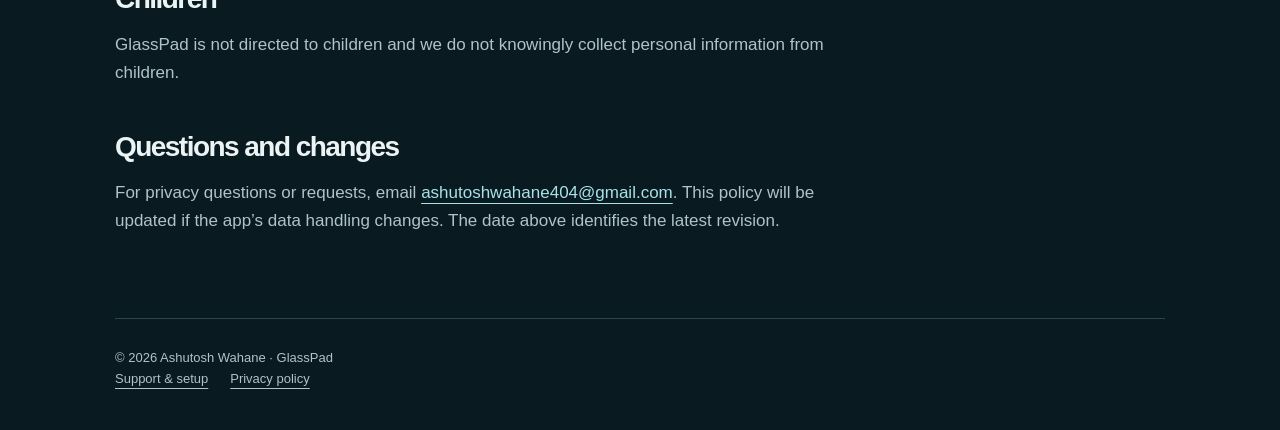
==== commit 9eabb0fe: "Update privacy policy for GlassPad 1.1 Describe optional, off-by-default Google Analytics for Fireba" ====
--- a/privacy.html
+++ b/privacy.html
@@ -1 +1,38 @@
-<!doctype html><html lang="en"><head><meta charset="utf-8"><meta name="viewport" content="width=device-width,initial-scale=1"><meta name="description" content="GlassPad turns your iPhone or iPad into a trackpad and keyboard for your Mac."><title>Privacy policy — GlassPad</title><link rel="icon" href="assets/brand.png"><link rel="stylesheet" href="style.css"></head><body><header><nav aria-label="Main"><a class="brand" href="./"><img src="assets/brand.png" alt="">GlassPad</a><a href="support.html">Support</a><a href="privacy.html">Privacy</a></nav></header><main><article class="prose"><span class="eyebrow">Last updated 25 October 2026</span><h1>Your input stays<br>between your devices.</h1><p>This policy covers GlassPad for iPhone and iPad, GlassPad Mac, and this website. GlassPad is developed by Ashutosh Wahane.</p><h2>App data and local connections</h2><p>GlassPad does not require an app account and does not include advertising or analytics services. We do not operate a server that receives your pointer movements, keystrokes, typed text, or pairing codes.</p><p>The app sends input commands and text you choose to send directly to your paired Mac using an encrypted local network connection. The receiving Mac passes that input to its active application. Those applications may store what you enter under their own privacy policies.</p><p>Pairing details and connection state are kept in memory while the apps run. Nearby Mac names are discovered on your local network. Preferences such as pointer speed, scrolling, and whether a successful Mac connection has occurred are stored locally on your device. This connection preference only enables the trial activation button; it never grants access or stores the trial start date. Quitting ends the in-memory session; a fresh pairing is required after quitting.</p><h2>Permissions</h2><p>Local Network access lets the apps discover and connect to each other. Camera access scans the Mac pairing QR code on your device; GlassPad does not save or upload camera images. You can paste a pairing code instead. Pasting is initiated by you. Mac Accessibility permission allows the companion to deliver mouse and keyboard input.</p><p>You can revoke these permissions in device Settings or macOS System Settings. Disconnect or pause the companion to stop control. Removing the app removes its local app data, subject to your device backup and operating system behavior.</p><h2>Purchases</h2><p>Apple processes purchases. GlassPad reads verified StoreKit transaction information to determine whether your lifetime unlock or trial is active, including purchase dates needed to calculate trial expiry. We do not receive your payment card details. Apple’s own privacy policy applies to its billing services. Restoring purchases uses Apple’s purchase history. The seven-day full-app trial starts with the verified free trial transaction after successful pairing. Reinstalling or restoring on another device does not restart its original dates. Access diagnostics display the verified entitlement state and StoreKit environment locally; they are not sent to us.</p><h2>Website and support</h2><p>This website has no analytics scripts or advertising. It is hosted by GitHub Pages; GitHub may process technical request information, such as IP addresses, to operate its service under <a href="https://docs.github.com/en/site-policy/privacy-policies/github-general-privacy-statement">GitHub’s privacy statement</a>.</p><p>If you contact us through <a href="https://github.com/Ashutoshwahane/glasspad-site/issues">GitHub Issues</a>, your message and GitHub profile are public. We use that information to answer questions and investigate problems. Do not post sensitive information. You can edit or delete your own issue content subject to GitHub’s controls and retention policies.</p><p>For email support, we use your email address and the information you provide to respond and resolve the request. Support emails are handled through Gmail and retained while needed for support and related records. You may request deletion by email, subject to any necessary legal retention.</p><h2>Questions and changes</h2><p>For privacy questions or requests, email <a href="mailto:ashutoshwahane404@gmail.com">ashutoshwahane404@gmail.com</a>. This policy will be updated if the app’s data handling changes. The date above identifies the latest revision.</p></article></main><footer>© 2026 Ashutosh Wahane · GlassPad<p><a href="support.html">Support &amp; setup</a><a href="privacy.html">Privacy policy</a></p></footer></body></html>+<!doctype html><html lang="en"><head><meta charset="utf-8"><meta name="viewport" content="width=device-width,initial-scale=1"><meta name="description" content="GlassPad turns your iPhone or iPad into a trackpad and keyboard for your Mac."><title>Privacy policy — GlassPad</title><link rel="icon" href="assets/brand.png"><link rel="stylesheet" href="style.css"></head><body><header><nav aria-label="Main"><a class="brand" href="./"><img src="assets/brand.png" alt="">GlassPad</a><a href="support.html">Support</a><a href="privacy.html">Privacy</a></nav></header><main><article class="prose">
+<span class="eyebrow">Last updated 19 November 2026</span>
+<h1>Your input stays<br>between your devices.</h1>
+<p>This policy covers GlassPad for iPhone and iPad, GlassPad Mac, and this website. GlassPad is developed by Ashutosh Wahane.</p>
+<h2>App data and local connections</h2>
+<p>GlassPad does not require an app account and does not include advertising. Optional usage analytics is described below and is off unless you turn it on. We do not operate a server that receives your pointer movements, keystrokes, typed text, or pairing codes.</p>
+<p>The app sends input commands and text you choose to send directly to your paired Mac using an encrypted local network connection. The receiving Mac passes that input to its active application. Those applications may store what you enter under their own privacy policies.</p>
+<p>Pairing details and connection state are kept in memory while the apps run. Nearby Mac names are discovered on your local network. Preferences such as pointer speed, scrolling, theme, and whether a successful Mac connection has occurred are stored locally on your device. This connection preference only enables the trial activation button; it never grants access or stores the trial start date. Quitting ends the in-memory session; a fresh pairing is required after quitting.</p>
+<h2>Launcher and Mac widgets</h2>
+<p>When connected, the Mac companion sends your iPhone or iPad the names and icons of apps on your Mac so you can add them to the Launcher. Your Launcher pages, tiles, websites and Shortcut names are stored locally on your iPhone or iPad. Icons received from the Mac are kept in memory and cleared when you disconnect.</p>
+<p>Mac widgets show which supported app is in front on your Mac and, for Music or Spotify, what is playing (track title, artist, artwork and playback position), and let you control it. This information travels only over the same encrypted local connection and is not sent to us.</p>
+<p>Launcher actions open the apps, websites and Shortcuts you choose on your Mac. Window actions are performed by macOS on your Mac.</p>
+<h2>Optional usage analytics</h2>
+<p>GlassPad for iPhone and iPad includes Google Analytics for Firebase, provided by Google. It is <strong>off by default</strong> and only starts if you turn on Settings → Share usage analytics. GlassPad Mac and this website do not include it.</p>
+<p>When turned on, GlassPad sends Google:</p>
+<ul>
+<li>an app-instance identifier created by Firebase (not your advertising identifier or vendor identifier),</li>
+<li>app sessions and basic device and app information collected by the Firebase SDK, such as device model, OS version, app version and approximate country derived from the connection,</li>
+<li>that a Mac connection succeeded and that a remote-control session started,</li>
+<li>completed lifetime purchases (product and price), as reported by Apple’s StoreKit.</li>
+</ul>
+<p>GlassPad never sends your typed text, keystrokes, pointer movements, pairing codes, Mac names, Mac app names, Launcher contents, or what is playing on your Mac. Advertising features, ad personalisation and the advertising identifier are disabled. Analytics data is not used to track you across other companies’ apps or websites and is not sold.</p>
+<p>We use these reports to understand how many sessions connect successfully and how purchases perform. Google processes this data under the <a href="https://policies.google.com/privacy">Google Privacy Policy</a> and the <a href="https://firebase.google.com/terms/data-processing-terms">Firebase data processing terms</a>. Reports are retained according to the Google Analytics retention setting for the project.</p>
+<p>You can turn sharing off at any time in the same setting. Turning it off stops collection and deletes analytics data stored on your device that has not yet been sent. To ask about data already sent, email us (below).</p>
+<h2>Permissions</h2>
+<p>Local Network access lets the apps discover and connect to each other. Camera access scans the Mac pairing QR code on your device; GlassPad does not save or upload camera images. You can paste a pairing code instead. Pasting is initiated by you. Mac Accessibility permission allows the companion to deliver mouse and keyboard input and move, resize or minimise windows when you use window actions. Mac Automation permission, if you allow it, lets the companion read song information from and control Music or Spotify for widgets.</p>
+<p>You can revoke these permissions in device Settings or macOS System Settings. Disconnect or pause the companion to stop control. Removing the app removes its local app data, subject to your device backup and operating system behavior.</p>
+<h2>Purchases</h2>
+<p>Apple processes purchases. GlassPad reads verified StoreKit transaction information to determine whether your lifetime unlock or trial is active, including purchase dates needed to calculate trial expiry. We do not receive your payment card details. Apple’s own privacy policy applies to its billing services. Restoring purchases uses Apple’s purchase history. The seven-day full-app trial starts with the verified free trial transaction after successful pairing. Reinstalling or restoring on another device does not restart its original dates. Access diagnostics display the verified entitlement state and StoreKit environment locally; they are not sent to us. If you have turned on usage analytics, a completed lifetime purchase is reported as described above.</p>
+<h2>Website and support</h2>
+<p>This website has no analytics scripts or advertising. It is hosted by GitHub Pages; GitHub may process technical request information, such as IP addresses, to operate its service under <a href="https://docs.github.com/en/site-policy/privacy-policies/github-general-privacy-statement">GitHub’s privacy statement</a>.</p>
+<p>If you contact us through <a href="https://github.com/Ashutoshwahane/glasspad-site/issues">GitHub Issues</a>, your message and GitHub profile are public. We use that information to answer questions and investigate problems. Do not post sensitive information. You can edit or delete your own issue content subject to GitHub’s controls and retention policies.</p>
+<p>For email support, we use your email address and the information you provide to respond and resolve the request. Support emails are handled through Gmail and retained while needed for support and related records. You may request deletion by email, subject to any necessary legal retention.</p>
+<h2>Children</h2>
+<p>GlassPad is not directed to children and we do not knowingly collect personal information from children.</p>
+<h2>Questions and changes</h2>
+<p>For privacy questions or requests, email <a href="mailto:ashutoshwahane404@gmail.com">ashutoshwahane404@gmail.com</a>. This policy will be updated if the app’s data handling changes. The date above identifies the latest revision.</p>
+</article></main><footer>© 2026 Ashutosh Wahane · GlassPad<p><a href="support.html">Support &amp; setup</a><a href="privacy.html">Privacy policy</a></p></footer></body></html>
